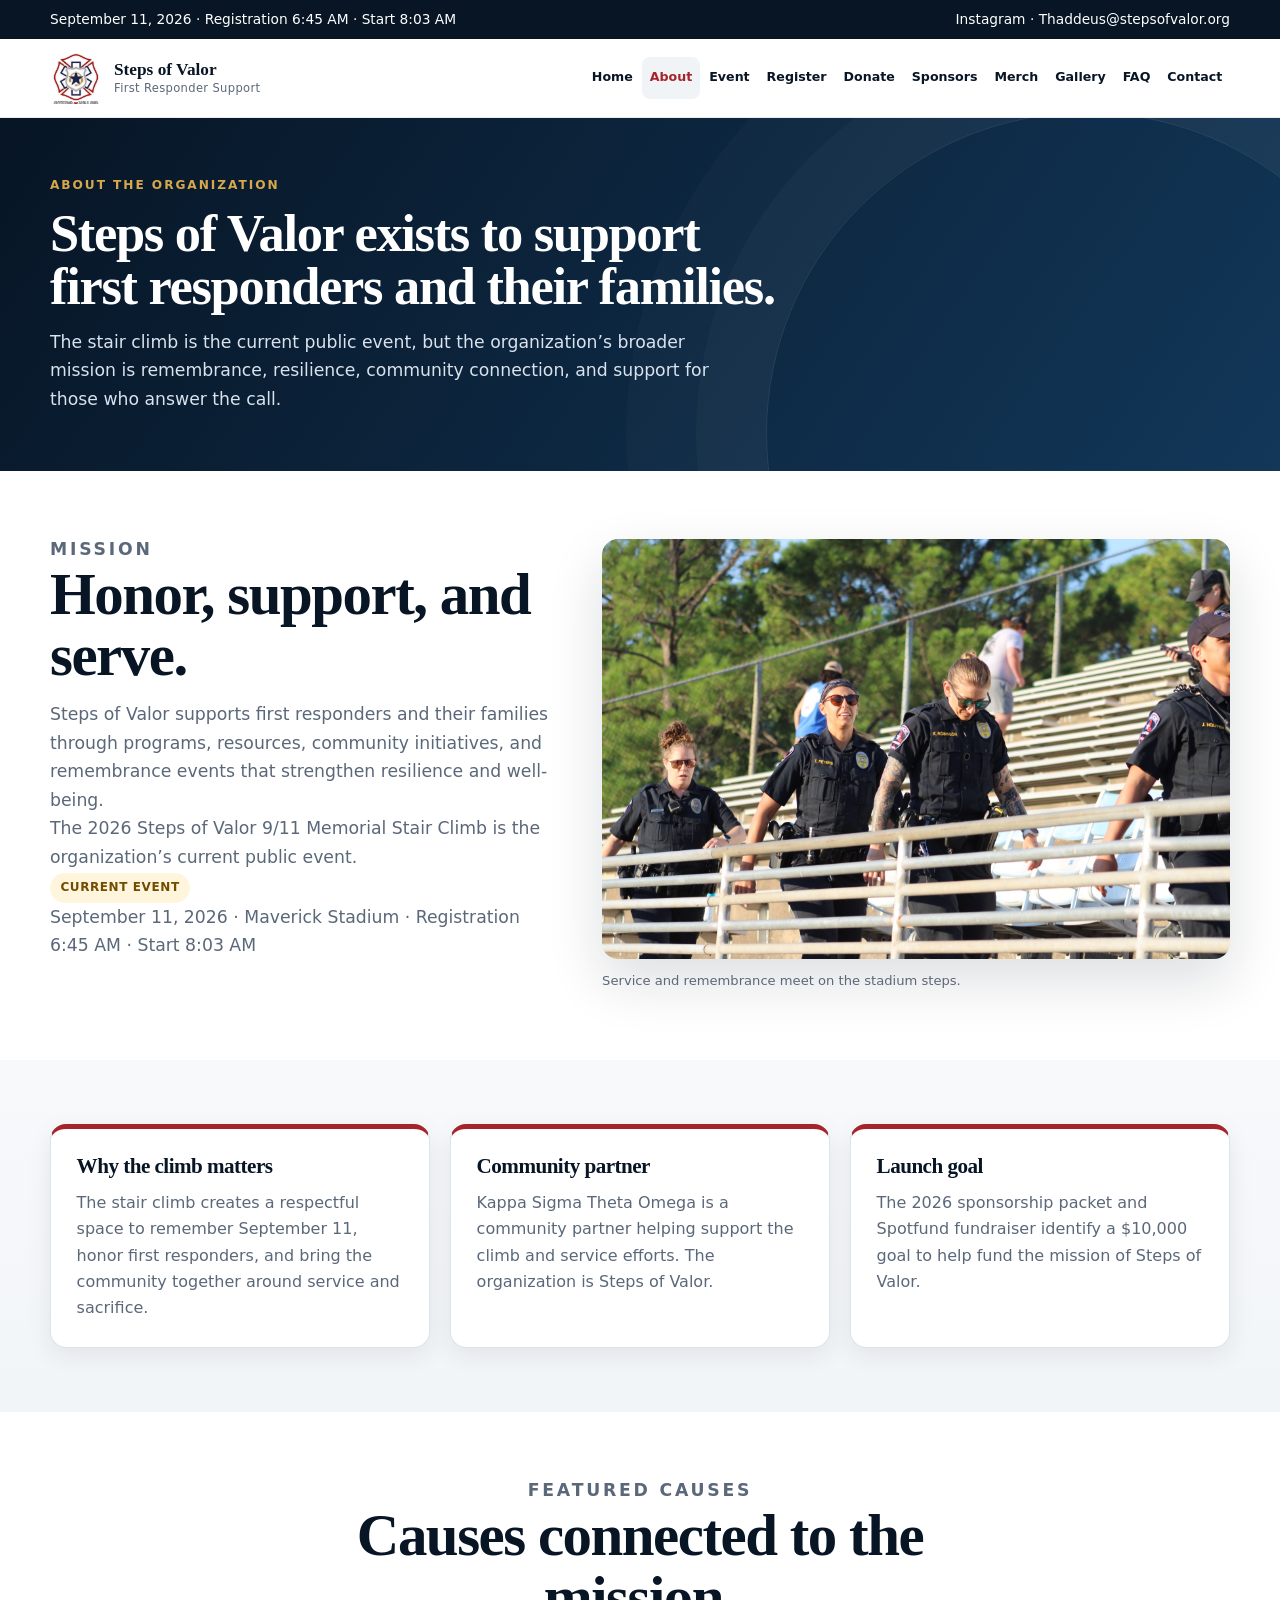
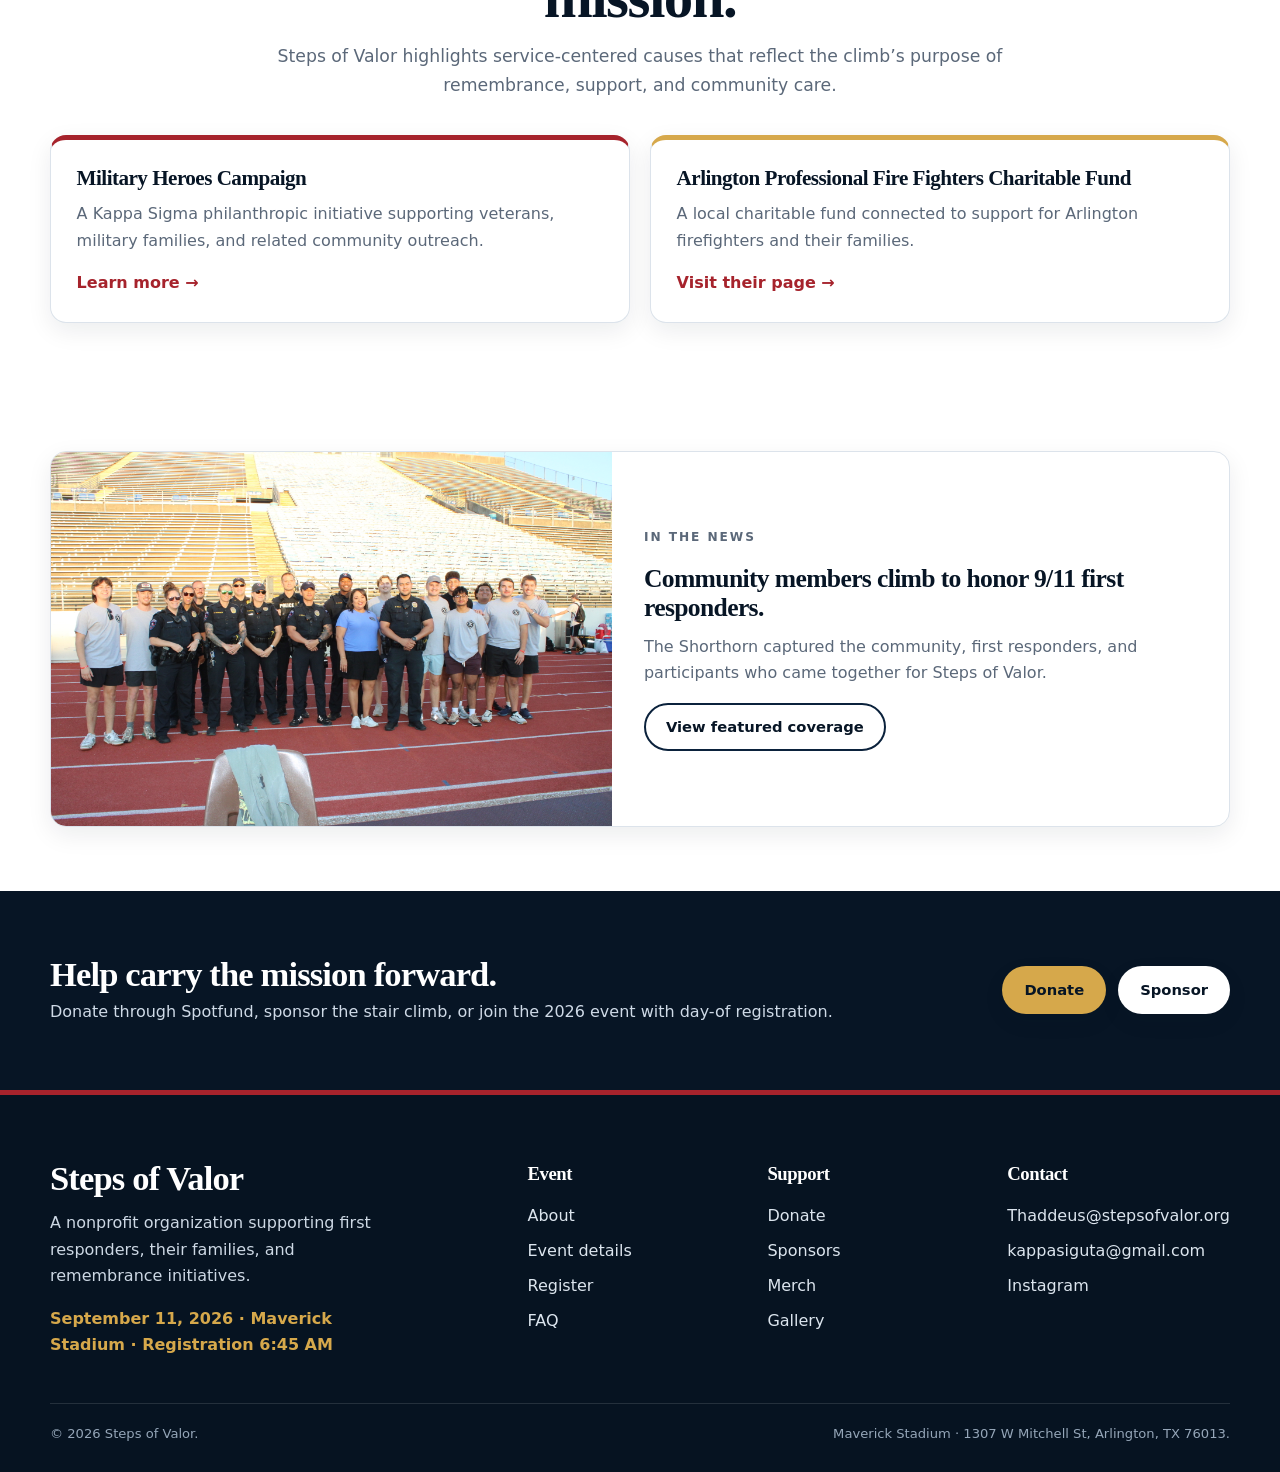
==== about.html @ 17eb38f1 "Ensure visitors receive current site styles" ====
<!DOCTYPE html>
<html lang="en">
<head>
  <meta charset="UTF-8">
  <meta name="viewport" content="width=device-width, initial-scale=1.0">
  <title>About | Steps of Valor</title>
  <meta name="description" content="Learn about Steps of Valor, a nonprofit organization supporting first responders and their families through remembrance, resources, and community support.">
  <meta property="og:title" content="About Steps of Valor">
  <meta property="og:description" content="Steps of Valor supports first responders and their families. Its current event is the 2026 9/11 Memorial Stair Climb.">
  <meta property="og:type" content="website">
  <link rel="icon" href="assets/images/favicon.svg" type="image/svg+xml">
  <link rel="stylesheet" href="assets/css/style.css?v=20260818">
</head>
<body>
  <a class="skip-link" href="#main">Skip to content</a>
  <div class="top-strip"><div class="container"><span>September 11, 2026 · Registration 6:45 AM · Start 8:03 AM</span><span><a data-link="instagram" href="https://www.instagram.com/stepsofvalor/">Instagram</a> · <a data-email="contact" href="mailto:Thaddeus@stepsofvalor.org">Thaddeus@stepsofvalor.org</a></span></div></div>
  <header class="site-header"><div class="container header-inner"><a class="brand" href="index.html" aria-label="Steps of Valor home"><span class="brand-logo" aria-hidden="true"><img src="assets/images/steps-of-valor-logo.jpg" alt=""></span><span class="brand-text"><span class="brand-name">Steps of Valor</span><span class="brand-subtitle">First Responder Support</span></span></a><button class="menu-toggle" type="button" aria-label="Toggle navigation" aria-expanded="false" data-menu-toggle>Menu</button><nav class="site-nav" aria-label="Primary navigation" data-site-nav><a data-current href="index.html">Home</a><a data-current href="about.html">About</a><a data-current href="event.html">Event</a><a data-current href="register.html">Register</a><a data-current href="donate.html">Donate</a><a data-current href="sponsors.html">Sponsors</a><a data-current href="merch.html">Merch</a><a data-current href="gallery.html">Gallery</a><a data-current href="faq.html">FAQ</a><a data-current href="contact.html">Contact</a></nav></div></header>
  <main id="main">
    <section class="page-hero"><div class="container"><p class="eyebrow">About the organization</p><h1>Steps of Valor exists to support first responders and their families.</h1><p>The stair climb is the current public event, but the organization’s broader mission is remembrance, resilience, community connection, and support for those who answer the call.</p></div></section>
    <section class="section">
      <div class="container feature-band">
        <div class="section-header"><p class="eyebrow">Mission</p><h2>Honor, support, and serve.</h2><p>Steps of Valor supports first responders and their families through programs, resources, community initiatives, and remembrance events that strengthen resilience and well-being.</p><p>The 2026 Steps of Valor 9/11 Memorial Stair Climb is the organization’s current public event.</p><p><span class="status-pill">Current event</span></p><p>September 11, 2026 · Maverick Stadium · Registration 6:45 AM · Start 8:03 AM</p></div>
        <figure style="margin:0"><div class="feature-image"><img src="assets/images/IMG_0269.JPG" alt="First responders climbing stadium stairs at Steps of Valor"></div><figcaption class="image-caption">Service and remembrance meet on the stadium steps.</figcaption></figure>
      </div>
    </section>
    <section class="section section-soft">
      <div class="container grid three">
        <article class="card accent-card"><h3>Why the climb matters</h3><p>The stair climb creates a respectful space to remember September 11, honor first responders, and bring the community together around service and sacrifice.</p></article>
        <article class="card accent-card"><h3>Community partner</h3><p>Kappa Sigma Theta Omega is a community partner helping support the climb and service efforts. The organization is Steps of Valor.</p></article>
        <article class="card accent-card"><h3>Launch goal</h3><p>The 2026 sponsorship packet and Spotfund fundraiser identify a $10,000 goal to help fund the mission of Steps of Valor.</p></article>
      </div>
    </section>
    <section class="section">
      <div class="container">
        <div class="section-header center"><p class="eyebrow">Featured causes</p><h2>Causes connected to the mission.</h2><p>Steps of Valor highlights service-centered causes that reflect the climb’s purpose of remembrance, support, and community care.</p></div>
        <div class="grid two">
          <article class="card accent-card"><h3>Military Heroes Campaign</h3><p>A Kappa Sigma philanthropic initiative supporting veterans, military families, and related community outreach.</p><a class="link-arrow" data-link="military-heroes" href="https://www.kappasigma.org/military-heroes-campaign/" target="_blank" rel="noopener">Learn more</a></article>
          <article class="card gold-card"><h3>Arlington Professional Fire Fighters Charitable Fund</h3><p>A local charitable fund connected to support for Arlington firefighters and their families.</p><a class="link-arrow" data-link="arlington-firefighters" href="https://www.arlingtonprofessionalfirefighters.org/" target="_blank" rel="noopener">Visit their page</a></article>
        </div>
      </div>
    </section>
    <section class="section">
      <div class="container media-card card">
        <img src="assets/images/IMG_0184.JPG" alt="Steps of Valor participants and first responders gathered together" loading="lazy">
        <div><p class="eyebrow">In the news</p><h2>Community members climb to honor 9/11 first responders.</h2><p>The Shorthorn captured the community, first responders, and participants who came together for Steps of Valor.</p><a class="btn btn-outline" href="https://www.theshorthorn.com/gallery/photos-community-climbs-steps-of-valor-honors-9-11-first-responders/article_fa70533f-13c5-48ef-8dc5-a24b3c946328.html" target="_blank" rel="noopener">View featured coverage</a></div>
      </div>
    </section>
    <section class="section section-dark"><div class="container cta-panel"><div><h2>Help carry the mission forward.</h2><p>Donate through Spotfund, sponsor the stair climb, or join the 2026 event with day-of registration.</p></div><div class="button-row"><a class="btn btn-secondary" data-link="donation" href="https://www.spotfund.com/story/bda2a537-c0e3-43a4-8b0c-3c5d12662fa1?source=s&amp;share_location=c&amp;SFID=mqt8v43sc">Donate</a><a class="btn btn-light" href="sponsors.html">Sponsor</a></div></div></section>
  </main>
  <footer class="site-footer"><div class="container footer-grid"><div><h2>Steps of Valor</h2><p>A nonprofit organization supporting first responders, their families, and remembrance initiatives.</p><p class="footer-event">September 11, 2026 · Maverick Stadium · Registration 6:45 AM</p></div><div><h3>Event</h3><div class="footer-links"><a href="about.html">About</a><a href="event.html">Event details</a><a href="register.html">Register</a><a href="faq.html">FAQ</a></div></div><div><h3>Support</h3><div class="footer-links"><a href="donate.html">Donate</a><a href="sponsors.html">Sponsors</a><a href="merch.html">Merch</a><a href="gallery.html">Gallery</a></div></div><div><h3>Contact</h3><div class="footer-links"><a data-email="contact" href="mailto:Thaddeus@stepsofvalor.org">Thaddeus@stepsofvalor.org</a><a data-email="chapter" href="mailto:kappasiguta@gmail.com">kappasiguta@gmail.com</a><a data-link="instagram" href="https://www.instagram.com/stepsofvalor/">Instagram</a></div></div></div><div class="container footer-bottom"><span>&copy; <span data-current-year></span> Steps of Valor.</span><span>Maverick Stadium · 1307 W Mitchell St, Arlington, TX 76013.</span></div></footer>
  <script src="assets/js/config.js"></script><script src="assets/js/main.js"></script>
</body>
</html>
---- assets/css/style.css ----
:root {
  --navy-950: #071525;
  --navy-900: #0b223c;
  --navy-800: #123759;
  --red-700: #a6232c;
  --red-600: #bd303a;
  --gold-500: #d6a84b;
  --gold-100: #fff5dc;
  --ink: #152033;
  --muted: #5b6879;
  --line: #dce3eb;
  --paper: #fff;
  --soft: #f5f7fa;
  --soft-blue: #edf3f8;
  --shadow-sm: 0 8px 24px rgba(7, 21, 37, .08);
  --shadow: 0 22px 55px rgba(7, 21, 37, .14);
  --radius: 16px;
  --max: 1180px;
}

* { box-sizing: border-box; }
html { scroll-behavior: smooth; }
body { margin: 0; color: var(--ink); background: var(--paper); font-family: Inter, ui-sans-serif, system-ui, -apple-system, BlinkMacSystemFont, "Segoe UI", sans-serif; font-size: 16px; line-height: 1.65; }
body.menu-open { overflow: hidden; }
img { display: block; max-width: 100%; }
a { color: var(--red-700); text-underline-offset: 3px; }
a:hover { color: var(--navy-900); }
:focus-visible { outline: 3px solid var(--gold-500); outline-offset: 3px; }
h1, h2, h3 { font-family: Georgia, "Times New Roman", serif; letter-spacing: -.025em; }
h2 { font-size: clamp(1.8rem, 2.7vw, 2.45rem); line-height: 1.12; }
.container { width: min(100% - 40px, var(--max)); margin-inline: auto; }
.skip-link { position: absolute; left: 1rem; top: -5rem; z-index: 1000; padding: .7rem 1rem; background: var(--gold-500); color: var(--navy-950); font-weight: 800; }
.skip-link:focus { top: 1rem; }
.eyebrow { margin: 0 0 .7rem; color: var(--red-700); font-size: .76rem; font-weight: 900; letter-spacing: .16em; text-transform: uppercase; }
.section { padding: clamp(3.75rem, 5vw, 4.75rem) 0; }
.section-soft { background: linear-gradient(180deg, #f7f9fb, #f2f5f8); }
.section-blue { background: var(--soft-blue); }
.section-dark { color: #fff; background: var(--navy-950); }
.section-header { max-width: 750px; margin-bottom: 2.25rem; }
.section-header.center { margin-inline: auto; text-align: center; }
.section-header h1, .section-header h2 { margin: 0 0 .85rem; color: var(--navy-950); font-size: clamp(2.15rem, 4.6vw, 3.7rem); line-height: 1.05; }
.section-header p, .lead { margin: 0; color: var(--muted); font-size: 1.08rem; }
.section-dark h2, .section-dark .section-header h2 { color: #fff; }
.section-dark p { color: #cfdae7; }

.top-strip { color: #fff; background: var(--navy-950); font-size: .86rem; }
.top-strip .container { display: flex; gap: 1rem; align-items: center; justify-content: space-between; padding: .5rem 0; }
.top-strip a { color: #fff; text-decoration: none; }
.top-strip a:hover { color: var(--gold-500); }
.site-header { position: relative; z-index: 100; border-bottom: 1px solid rgba(7,21,37,.08); background: rgba(255,255,255,.96); backdrop-filter: blur(16px); }
.header-inner { display: flex; min-height: 78px; align-items: center; justify-content: space-between; gap: 1.25rem; }
.brand { display: inline-flex; flex: 0 0 auto; align-items: center; gap: .75rem; color: var(--navy-950); text-decoration: none; }
.brand-logo { display: grid; width: 52px; height: 52px; flex: 0 0 auto; place-items: center; overflow: hidden; background: transparent; }
.brand-logo img { width: 100%; max-width: none; height: 100%; object-fit: cover; object-position: center 37%; transform: scale(1.45); transform-origin: center 37%; mix-blend-mode: multiply; }
.brand-text { display: grid; line-height: 1.05; }
.brand-name { font-family: Georgia, serif; font-size: 1.08rem; font-weight: 800; }
.brand-subtitle { margin-top: .2rem; color: var(--muted); font-size: .72rem; letter-spacing: .03em; }
.site-nav { display: flex; align-items: center; gap: .1rem; }
.site-nav a { padding: .65rem .48rem; border-radius: 8px; color: var(--navy-950); font-size: .79rem; font-weight: 800; text-decoration: none; }
.site-nav a:hover, .site-nav a[aria-current="page"] { color: var(--red-700); background: #f1f4f7; }
.menu-toggle { display: none; min-width: 46px; min-height: 44px; border: 1px solid var(--line); border-radius: 10px; color: var(--navy-950); background: #fff; font-weight: 800; }

.button-row { display: flex; flex-wrap: wrap; gap: .75rem; align-items: center; }
.btn { display: inline-flex; min-height: 48px; align-items: center; justify-content: center; padding: .85rem 1.25rem; border: 2px solid transparent; border-radius: 999px; font-size: .92rem; font-weight: 900; line-height: 1.1; text-align: center; text-decoration: none; box-shadow: 0 8px 20px rgba(7,21,37,.09); transition: transform .18s ease, box-shadow .18s ease, background .18s ease; }
.btn:hover { transform: translateY(-2px); box-shadow: 0 12px 25px rgba(7,21,37,.15); }
.btn-primary { color: #fff; background: var(--red-700); }
.btn-primary:hover { color: #fff; background: #8e1b23; }
.btn-secondary { color: var(--navy-950); background: var(--gold-500); }
.btn-secondary:hover { color: var(--navy-950); background: #e5b95d; }
.btn-outline { color: var(--navy-950); border-color: var(--navy-900); background: transparent; box-shadow: none; }
.btn-outline:hover { color: #fff; background: var(--navy-900); }
.btn-light { color: var(--navy-950); background: #fff; }
.btn-light:hover { color: var(--navy-950); background: var(--gold-100); }

.hero { position: relative; overflow: hidden; min-height: 690px; color: #fff; background: var(--navy-950); }
.hero::before { content: ""; position: absolute; inset: 0; background: linear-gradient(90deg, rgba(4,15,27,.97) 0%, rgba(4,15,27,.83) 45%, rgba(4,15,27,.28) 100%), linear-gradient(0deg, rgba(166,35,44,.25), transparent 55%), url("../images/IMG_0502.JPG") center 38% / cover; }
.hero::after { content: ""; position: absolute; inset: auto 0 0; height: 5px; background: linear-gradient(90deg, var(--red-700) 0 43%, #fff 43% 57%, var(--navy-800) 57%); }
.hero-grid { position: relative; display: grid; min-height: 690px; grid-template-columns: minmax(0, 700px); align-items: center; padding: 5rem 0; }
.hero h1 { max-width: 820px; margin: 0 0 1rem; font-size: clamp(2.9rem, 6.5vw, 5.6rem); line-height: .95; text-wrap: balance; text-shadow: 0 3px 25px rgba(0,0,0,.3); }
.hero .lead { max-width: 650px; color: #e6edf5; font-size: clamp(1.05rem, 2vw, 1.25rem); }
.hero-facts { display: grid; max-width: 900px; grid-template-columns: repeat(4, 1fr); gap: .75rem; margin: 2rem 0; }
.hero-fact { padding: .9rem 1rem; border: 1px solid rgba(255,255,255,.22); border-radius: 12px; background: rgba(7,21,37,.55); backdrop-filter: blur(8px); }
.hero-fact strong { display: block; color: var(--gold-500); font-size: .7rem; letter-spacing: .12em; text-transform: uppercase; }
.hero-fact span { font-size: 1rem; font-weight: 800; }
.hero-note { position: absolute; right: 0; bottom: 2rem; max-width: 300px; padding: 1rem 1.1rem; border-left: 4px solid var(--gold-500); border-radius: 10px; color: var(--navy-950); background: rgba(255,255,255,.94); box-shadow: var(--shadow); font-weight: 700; }

.stat-strip { position: relative; z-index: 2; margin-top: -1px; background: #fff; box-shadow: var(--shadow-sm); }
.stat-grid { display: grid; grid-template-columns: repeat(4, 1fr); }
.stat { padding: 1.45rem; border-right: 1px solid var(--line); }
.stat:last-child { border: 0; }
.stat strong { display: block; color: var(--navy-950); font: 800 clamp(1.4rem,3vw,2.2rem)/1.1 Georgia, serif; }
.stat span { display: block; margin-top: .3rem; color: var(--muted); font-size: .9rem; font-weight: 700; }

.grid { display: grid; gap: 1.25rem; }
.grid.two { grid-template-columns: repeat(2, minmax(0,1fr)); }
.grid.three { grid-template-columns: repeat(3, minmax(0,1fr)); }
.grid.four { grid-template-columns: repeat(4, minmax(0,1fr)); }
.card { padding: 1.6rem; border: 1px solid var(--line); border-radius: var(--radius); background: #fff; box-shadow: var(--shadow-sm); transition: transform .2s ease, box-shadow .2s ease; }
.card:hover { transform: translateY(-3px); box-shadow: var(--shadow); }
.card h2, .card h3 { margin: 0 0 .7rem; color: var(--navy-950); line-height: 1.16; }
.card h2 { font-size: clamp(1.5rem, 2vw, 2.05rem); }
.card h3 { font-size: clamp(1.3rem, 1.65vw, 1.65rem); }
.card p { margin: 0 0 1rem; color: var(--muted); }
.card p:last-child { margin-bottom: 0; }
.accent-card { border-top: 5px solid var(--red-700); }
.gold-card { border-top: 5px solid var(--gold-500); }
.feature-band { display: grid; grid-template-columns: .9fr 1.1fr; gap: clamp(1.75rem, 3vw, 2.5rem); align-items: center; }
.feature-band h2 { margin: 0 0 .8rem; color: var(--navy-950); }
.feature-band p { color: var(--muted); }
.feature-image { overflow: hidden; min-height: 420px; border-radius: var(--radius); box-shadow: var(--shadow); }
.feature-image img { width: 100%; height: 100%; min-height: 420px; object-fit: cover; }
.image-caption { margin-top: .65rem; color: var(--muted); font-size: .82rem; }
.media-card { display: grid; grid-template-columns: 1fr 1.1fr; overflow: hidden; padding: 0; }
.media-card img { width: 100%; height: 100%; min-height: 310px; object-fit: cover; }
.media-card > div { padding: 2rem; align-self: center; }
.link-arrow { font-weight: 900; text-decoration: none; }
.link-arrow::after { content: " →"; }

.page-hero { position: relative; overflow: hidden; padding: clamp(3.25rem, 4.5vw, 4.25rem) 0; color: #fff; background: linear-gradient(125deg, var(--navy-950), var(--navy-800)); }
.page-hero::after { content: ""; position: absolute; right: -10%; bottom: -80%; width: 50%; aspect-ratio: 1; border: 1px solid rgba(255,255,255,.1); border-radius: 50%; box-shadow: 0 0 0 70px rgba(255,255,255,.025), 0 0 0 140px rgba(255,255,255,.02); }
.page-hero .container { position: relative; z-index: 1; max-width: var(--max); }
.page-hero h1 { max-width: 820px; margin: 0 0 .9rem; font-size: clamp(2.35rem, 4.1vw, 3.75rem); line-height: 1.02; text-wrap: balance; }
.page-hero p:not(.eyebrow) { max-width: 700px; margin: 0; color: #d9e2ed; font-size: clamp(1rem, 1.35vw, 1.08rem); }
.page-hero .eyebrow { color: var(--gold-500); }
.callout, .note { padding: 1.4rem; border: 1px solid #ead7a6; border-radius: var(--radius); background: var(--gold-100); }
.callout h2 { margin-top: 0; color: var(--navy-950); }
.status-pill { display: inline-flex; padding: .3rem .65rem; border-radius: 999px; color: #724d00; background: var(--gold-100); font-size: .75rem; font-weight: 900; letter-spacing: .05em; text-transform: uppercase; }
.check-list { margin: 0; padding: 0; list-style: none; }
.check-list li { position: relative; padding: .45rem 0 .45rem 1.65rem; }
.check-list li::before { content: "✓"; position: absolute; left: 0; color: var(--red-700); font-weight: 900; }
.timeline { display: grid; gap: .3rem; }
.timeline-item { position: relative; display: grid; grid-template-columns: 105px 1fr; gap: 1rem; padding: 1.1rem 0 1.1rem 1.4rem; border-left: 2px solid var(--gold-500); }
.timeline-item::before { content: ""; position: absolute; left: -6px; top: 1.55rem; width: 10px; height: 10px; border-radius: 50%; background: var(--red-700); }
.timeline-item strong { color: var(--navy-950); }
.timeline-item span { color: var(--muted); }
.cta-panel { display: flex; align-items: center; justify-content: space-between; gap: 2rem; }
.cta-panel h2 { margin: 0 0 .35rem; }
.cta-panel p { margin: 0; }
.tier { position: relative; padding-top: 2rem; }
.tier-price { margin: .4rem 0 1rem; color: var(--red-700); font-weight: 900; }
.logo-grid { display: grid; grid-template-columns: repeat(4, 1fr); gap: 1rem; }

.gallery-preview { display: grid; grid-template-columns: 1.3fr .7fr .7fr; grid-template-rows: 190px 190px; gap: .8rem; }
.gallery-preview a:first-child { grid-row: 1 / 3; }
.gallery-preview a { overflow: hidden; border-radius: 14px; }
.gallery-preview img { width: 100%; height: 100%; object-fit: cover; transition: transform .35s ease; }
.gallery-preview a:hover img { transform: scale(1.03); }
.gallery-grid { columns: 3 280px; column-gap: 1rem; }
.gallery-item { position: relative; break-inside: avoid; overflow: hidden; margin: 0 0 1rem; border-radius: 14px; background: #e8edf2; box-shadow: var(--shadow-sm); }
.gallery-item img { width: 100%; height: auto; transition: transform .3s ease; }
.gallery-item:hover img { transform: scale(1.02); }
.gallery-item figcaption { position: absolute; inset: auto 0 0; padding: 2.5rem 1rem .8rem; color: #fff; background: linear-gradient(transparent, rgba(3,12,22,.85)); font-size: .84rem; }
.faq-list { display: grid; gap: .75rem; max-width: 900px; margin-inline: auto; }
.faq-list details { border: 1px solid var(--line); border-radius: 12px; background: #fff; box-shadow: 0 5px 15px rgba(7,21,37,.04); }
.faq-list summary { padding: 1.1rem 1.25rem; color: var(--navy-950); font-weight: 900; cursor: pointer; }
.faq-list details p { margin: 0; padding: 0 1.25rem 1.15rem; color: var(--muted); }

.site-footer { color: #cdd8e4; background: #061321; border-top: 5px solid var(--red-700); }
.footer-grid { display: grid; grid-template-columns: 1.5fr repeat(3, .7fr); gap: 2rem; padding: 4rem 0 2.5rem; }
.site-footer h2, .site-footer h3 { margin: 0 0 .8rem; color: #fff; }
.site-footer p { max-width: 360px; margin: .3rem 0; }
.footer-event { margin-top: 1rem !important; color: var(--gold-500); font-weight: 800; }
.footer-links { display: grid; gap: .55rem; }
.footer-links a { color: #dce5ee; text-decoration: none; }
.footer-links a:hover { color: var(--gold-500); }
.footer-bottom { display: flex; gap: 1rem; justify-content: space-between; padding: 1.2rem 0 1.7rem; border-top: 1px solid rgba(255,255,255,.12); color: #95a6b8; font-size: .82rem; }

@media (max-width: 1060px) {
  .site-header { position: sticky; top: 0; }
  .menu-toggle { display: inline-flex; align-items: center; justify-content: center; }
  .site-nav { position: fixed; inset: 78px 0 auto; display: none; max-height: calc(100vh - 78px); overflow: auto; padding: 1rem 20px 1.5rem; border-top: 1px solid var(--line); background: #fff; box-shadow: var(--shadow); }
  .site-nav.is-open { display: grid; }
  .site-nav a { padding: .8rem 1rem; font-size: .95rem; }
  .grid.four { grid-template-columns: repeat(2, 1fr); }
}
@media (max-width: 760px) {
  .container { width: min(100% - 30px, var(--max)); }
  .top-strip .container { justify-content: center; text-align: center; }
  .top-strip span:last-child { display: none; }
  .brand-subtitle { display: none; }
  .section { padding: 4rem 0; }
  .hero, .hero-grid { min-height: 650px; }
  .hero::before { background: linear-gradient(90deg, rgba(4,15,27,.94), rgba(4,15,27,.58)), url("../images/IMG_0502.JPG") 58% center / cover; }
  .hero-facts { grid-template-columns: 1fr 1fr; }
  .hero-note { display: none; }
  .stat-grid { grid-template-columns: repeat(2, 1fr); }
  .stat:nth-child(2) { border-right: 0; }
  .stat:nth-child(-n+2) { border-bottom: 1px solid var(--line); }
  .grid.two, .grid.three, .feature-band, .media-card { grid-template-columns: 1fr; }
  .feature-image, .feature-image img { min-height: 300px; }
  .gallery-preview { grid-template-columns: 1fr 1fr; grid-template-rows: 240px 150px; }
  .gallery-preview a:first-child { grid-column: 1 / 3; grid-row: auto; }
  .logo-grid { grid-template-columns: repeat(2, 1fr); }
  .cta-panel { display: grid; }
  .footer-grid { grid-template-columns: 1fr 1fr; }
  .footer-grid > div:first-child { grid-column: 1 / 3; }
  .footer-bottom { display: grid; }
}
@media (max-width: 480px) {
  .brand-logo { width: 44px; height: 44px; }
  .header-inner { min-height: 70px; }
  .site-nav { top: 70px; }
  .hero-facts, .grid.four { grid-template-columns: 1fr; }
  .hero-fact { padding: .7rem .85rem; }
  .button-row .btn { width: 100%; }
  .stat { padding: 1.1rem .9rem; }
  .timeline-item { grid-template-columns: 82px 1fr; }
  .logo-grid { grid-template-columns: 1fr; }
}
@media (prefers-reduced-motion: reduce) {
  *, *::before, *::after { scroll-behavior: auto !important; transition: none !important; }
}
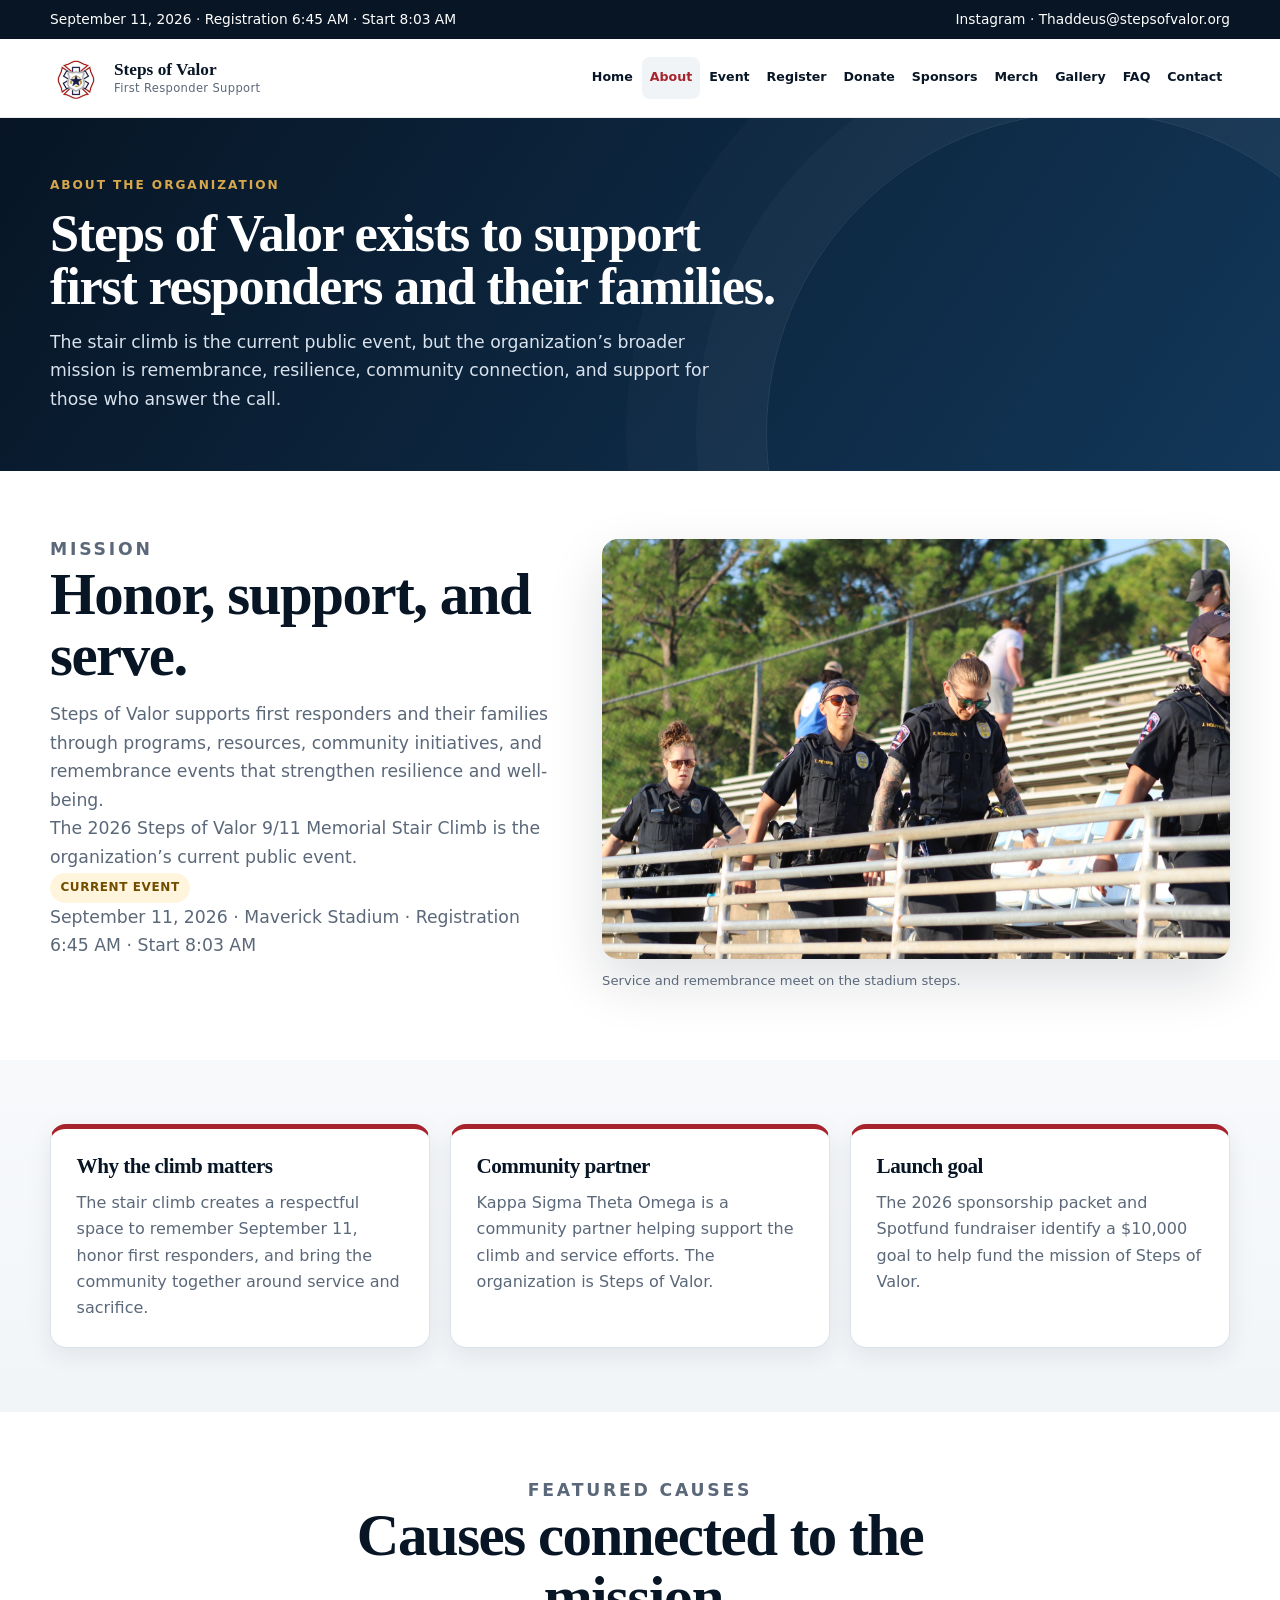
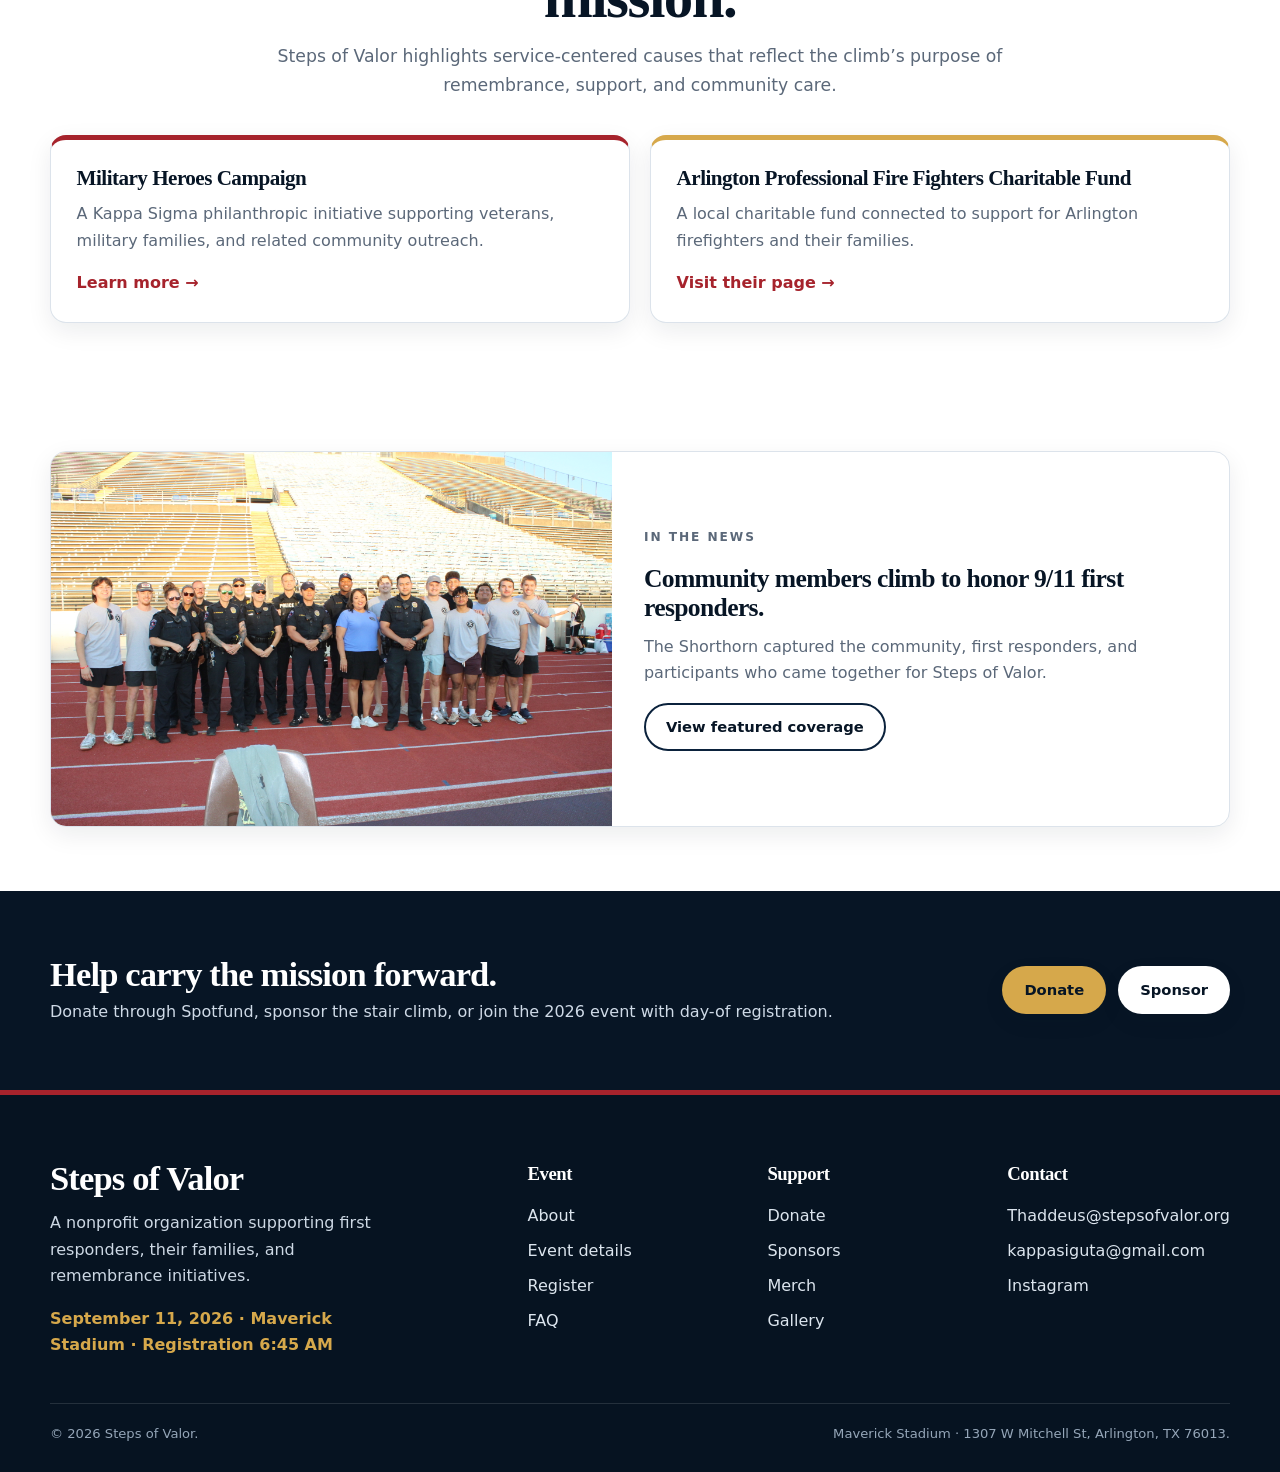
==== commit bbc061ff: "Use padded emblem in site header" ====
--- a/about.html
+++ b/about.html
@@ -9,12 +9,12 @@
   <meta property="og:description" content="Steps of Valor supports first responders and their families. Its current event is the 2026 9/11 Memorial Stair Climb.">
   <meta property="og:type" content="website">
   <link rel="icon" href="assets/images/favicon.svg" type="image/svg+xml">
-  <link rel="stylesheet" href="assets/css/style.css?v=20260818">
+  <link rel="stylesheet" href="assets/css/style.css?v=20260818-2">
 </head>
 <body>
   <a class="skip-link" href="#main">Skip to content</a>
   <div class="top-strip"><div class="container"><span>September 11, 2026 · Registration 6:45 AM · Start 8:03 AM</span><span><a data-link="instagram" href="https://www.instagram.com/stepsofvalor/">Instagram</a> · <a data-email="contact" href="mailto:Thaddeus@stepsofvalor.org">Thaddeus@stepsofvalor.org</a></span></div></div>
-  <header class="site-header"><div class="container header-inner"><a class="brand" href="index.html" aria-label="Steps of Valor home"><span class="brand-logo" aria-hidden="true"><img src="assets/images/steps-of-valor-logo.jpg" alt=""></span><span class="brand-text"><span class="brand-name">Steps of Valor</span><span class="brand-subtitle">First Responder Support</span></span></a><button class="menu-toggle" type="button" aria-label="Toggle navigation" aria-expanded="false" data-menu-toggle>Menu</button><nav class="site-nav" aria-label="Primary navigation" data-site-nav><a data-current href="index.html">Home</a><a data-current href="about.html">About</a><a data-current href="event.html">Event</a><a data-current href="register.html">Register</a><a data-current href="donate.html">Donate</a><a data-current href="sponsors.html">Sponsors</a><a data-current href="merch.html">Merch</a><a data-current href="gallery.html">Gallery</a><a data-current href="faq.html">FAQ</a><a data-current href="contact.html">Contact</a></nav></div></header>
+  <header class="site-header"><div class="container header-inner"><a class="brand" href="index.html" aria-label="Steps of Valor home"><span class="brand-logo" aria-hidden="true"><img src="assets/images/steps-of-valor-emblem.png" alt=""></span><span class="brand-text"><span class="brand-name">Steps of Valor</span><span class="brand-subtitle">First Responder Support</span></span></a><button class="menu-toggle" type="button" aria-label="Toggle navigation" aria-expanded="false" data-menu-toggle>Menu</button><nav class="site-nav" aria-label="Primary navigation" data-site-nav><a data-current href="index.html">Home</a><a data-current href="about.html">About</a><a data-current href="event.html">Event</a><a data-current href="register.html">Register</a><a data-current href="donate.html">Donate</a><a data-current href="sponsors.html">Sponsors</a><a data-current href="merch.html">Merch</a><a data-current href="gallery.html">Gallery</a><a data-current href="faq.html">FAQ</a><a data-current href="contact.html">Contact</a></nav></div></header>
   <main id="main">
     <section class="page-hero"><div class="container"><p class="eyebrow">About the organization</p><h1>Steps of Valor exists to support first responders and their families.</h1><p>The stair climb is the current public event, but the organization’s broader mission is remembrance, resilience, community connection, and support for those who answer the call.</p></div></section>
     <section class="section">
--- a/assets/css/style.css
+++ b/assets/css/style.css
@@ -51,7 +51,7 @@
 .header-inner { display: flex; min-height: 78px; align-items: center; justify-content: space-between; gap: 1.25rem; }
 .brand { display: inline-flex; flex: 0 0 auto; align-items: center; gap: .75rem; color: var(--navy-950); text-decoration: none; }
 .brand-logo { display: grid; width: 52px; height: 52px; flex: 0 0 auto; place-items: center; overflow: hidden; background: transparent; }
-.brand-logo img { width: 100%; max-width: none; height: 100%; object-fit: cover; object-position: center 37%; transform: scale(1.45); transform-origin: center 37%; mix-blend-mode: multiply; }
+.brand-logo img { width: 100%; height: 100%; object-fit: contain; mix-blend-mode: multiply; }
 .brand-text { display: grid; line-height: 1.05; }
 .brand-name { font-family: Georgia, serif; font-size: 1.08rem; font-weight: 800; }
 .brand-subtitle { margin-top: .2rem; color: var(--muted); font-size: .72rem; letter-spacing: .03em; }
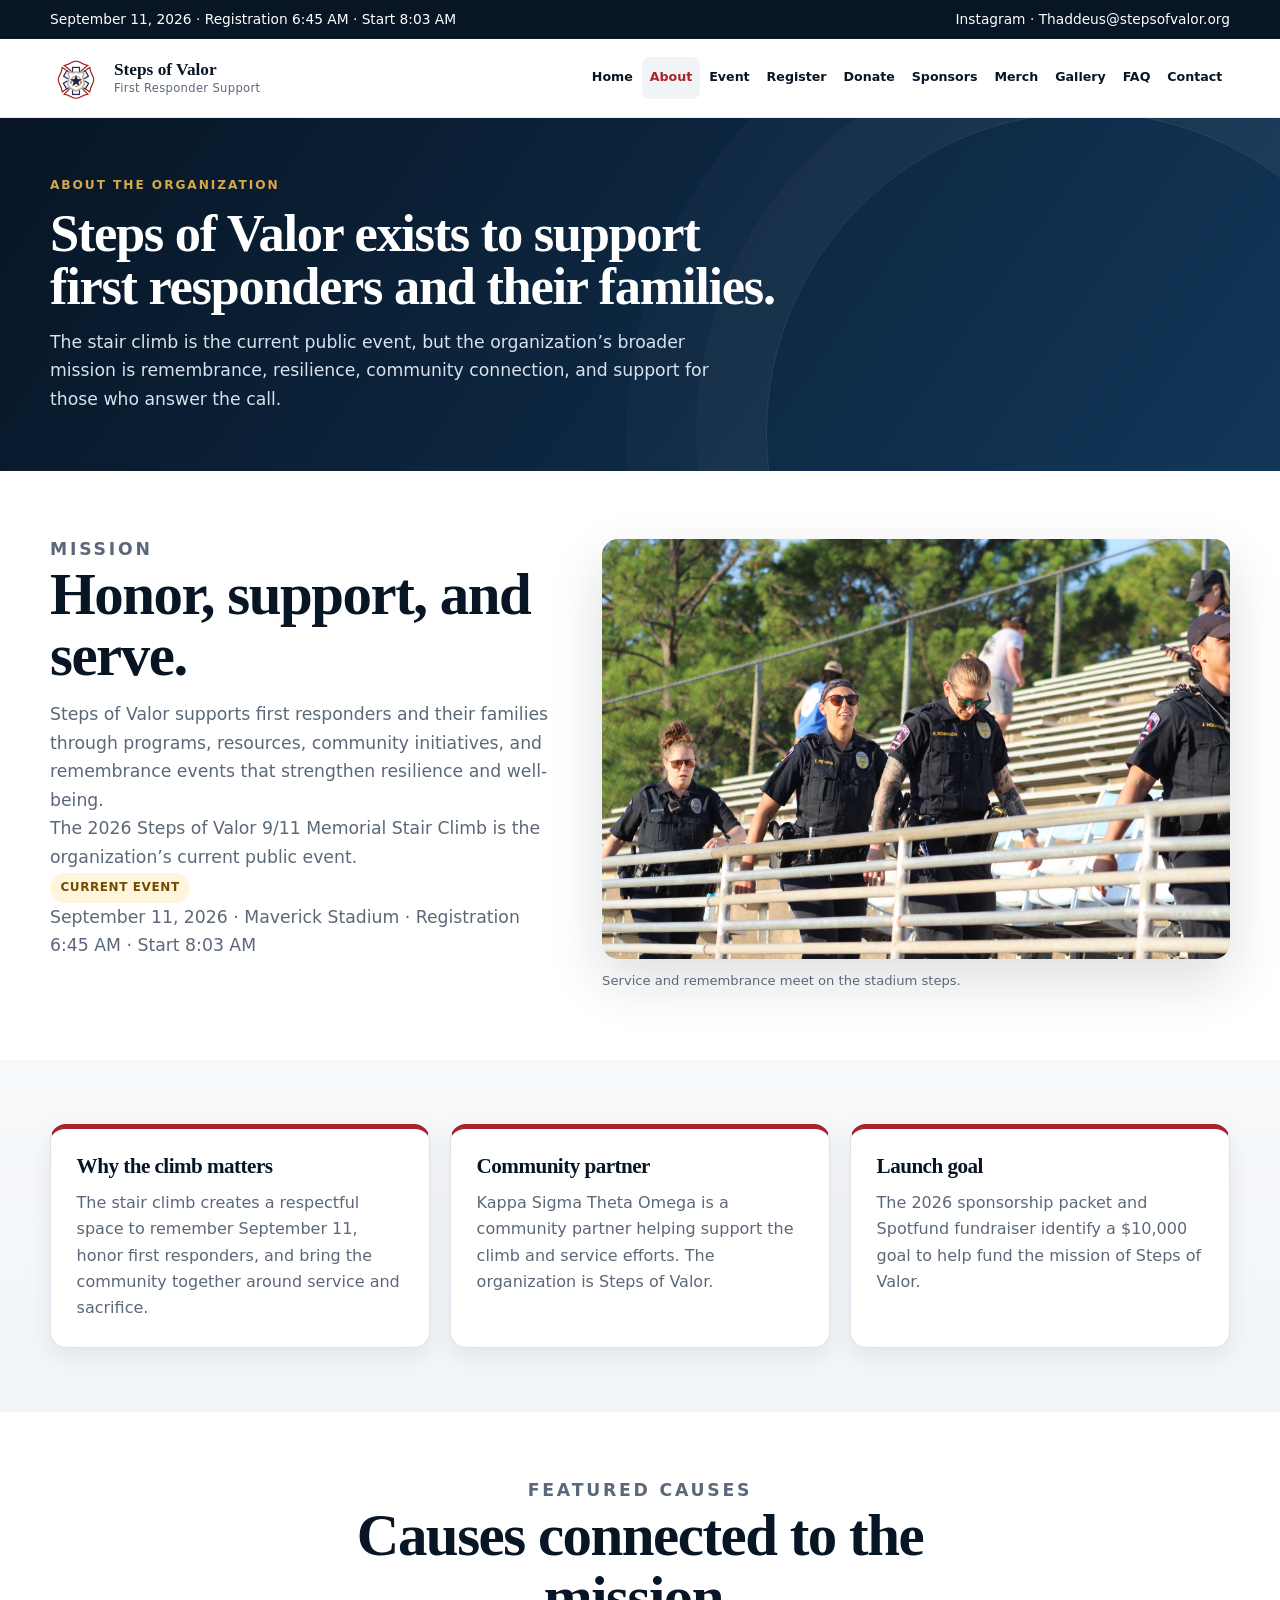
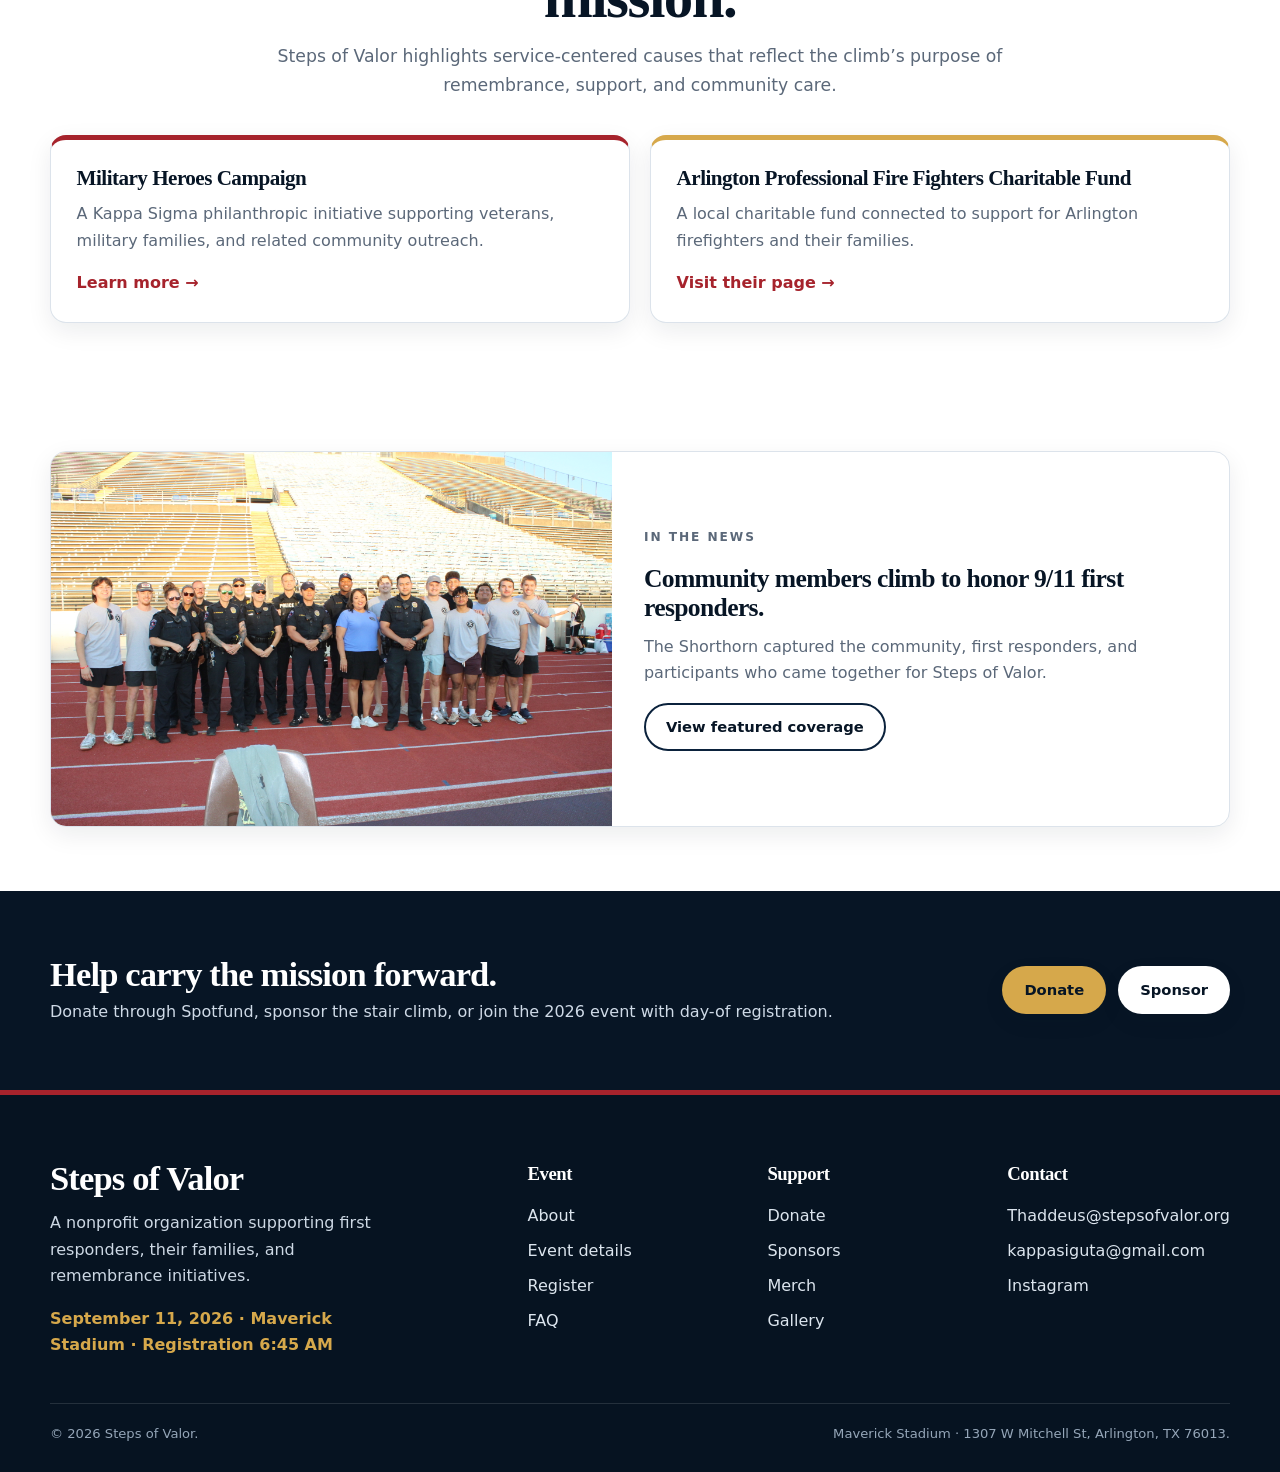
==== commit c44294a9: "Use transparent header emblem" ====
--- a/about.html
+++ b/about.html
@@ -9,12 +9,12 @@
   <meta property="og:description" content="Steps of Valor supports first responders and their families. Its current event is the 2026 9/11 Memorial Stair Climb.">
   <meta property="og:type" content="website">
   <link rel="icon" href="assets/images/favicon.svg" type="image/svg+xml">
-  <link rel="stylesheet" href="assets/css/style.css?v=20260818-2">
+  <link rel="stylesheet" href="assets/css/style.css?v=20260818-3">
 </head>
 <body>
   <a class="skip-link" href="#main">Skip to content</a>
   <div class="top-strip"><div class="container"><span>September 11, 2026 · Registration 6:45 AM · Start 8:03 AM</span><span><a data-link="instagram" href="https://www.instagram.com/stepsofvalor/">Instagram</a> · <a data-email="contact" href="mailto:Thaddeus@stepsofvalor.org">Thaddeus@stepsofvalor.org</a></span></div></div>
-  <header class="site-header"><div class="container header-inner"><a class="brand" href="index.html" aria-label="Steps of Valor home"><span class="brand-logo" aria-hidden="true"><img src="assets/images/steps-of-valor-emblem.png" alt=""></span><span class="brand-text"><span class="brand-name">Steps of Valor</span><span class="brand-subtitle">First Responder Support</span></span></a><button class="menu-toggle" type="button" aria-label="Toggle navigation" aria-expanded="false" data-menu-toggle>Menu</button><nav class="site-nav" aria-label="Primary navigation" data-site-nav><a data-current href="index.html">Home</a><a data-current href="about.html">About</a><a data-current href="event.html">Event</a><a data-current href="register.html">Register</a><a data-current href="donate.html">Donate</a><a data-current href="sponsors.html">Sponsors</a><a data-current href="merch.html">Merch</a><a data-current href="gallery.html">Gallery</a><a data-current href="faq.html">FAQ</a><a data-current href="contact.html">Contact</a></nav></div></header>
+  <header class="site-header"><div class="container header-inner"><a class="brand" href="index.html" aria-label="Steps of Valor home"><span class="brand-logo" aria-hidden="true"><img src="assets/images/steps-of-valor-emblem-transparent.png" alt=""></span><span class="brand-text"><span class="brand-name">Steps of Valor</span><span class="brand-subtitle">First Responder Support</span></span></a><button class="menu-toggle" type="button" aria-label="Toggle navigation" aria-expanded="false" data-menu-toggle>Menu</button><nav class="site-nav" aria-label="Primary navigation" data-site-nav><a data-current href="index.html">Home</a><a data-current href="about.html">About</a><a data-current href="event.html">Event</a><a data-current href="register.html">Register</a><a data-current href="donate.html">Donate</a><a data-current href="sponsors.html">Sponsors</a><a data-current href="merch.html">Merch</a><a data-current href="gallery.html">Gallery</a><a data-current href="faq.html">FAQ</a><a data-current href="contact.html">Contact</a></nav></div></header>
   <main id="main">
     <section class="page-hero"><div class="container"><p class="eyebrow">About the organization</p><h1>Steps of Valor exists to support first responders and their families.</h1><p>The stair climb is the current public event, but the organization’s broader mission is remembrance, resilience, community connection, and support for those who answer the call.</p></div></section>
     <section class="section">
--- a/assets/css/style.css
+++ b/assets/css/style.css
@@ -51,7 +51,7 @@
 .header-inner { display: flex; min-height: 78px; align-items: center; justify-content: space-between; gap: 1.25rem; }
 .brand { display: inline-flex; flex: 0 0 auto; align-items: center; gap: .75rem; color: var(--navy-950); text-decoration: none; }
 .brand-logo { display: grid; width: 52px; height: 52px; flex: 0 0 auto; place-items: center; overflow: hidden; background: transparent; }
-.brand-logo img { width: 100%; height: 100%; object-fit: contain; mix-blend-mode: multiply; }
+.brand-logo img { width: 100%; height: 100%; object-fit: contain; }
 .brand-text { display: grid; line-height: 1.05; }
 .brand-name { font-family: Georgia, serif; font-size: 1.08rem; font-weight: 800; }
 .brand-subtitle { margin-top: .2rem; color: var(--muted); font-size: .72rem; letter-spacing: .03em; }
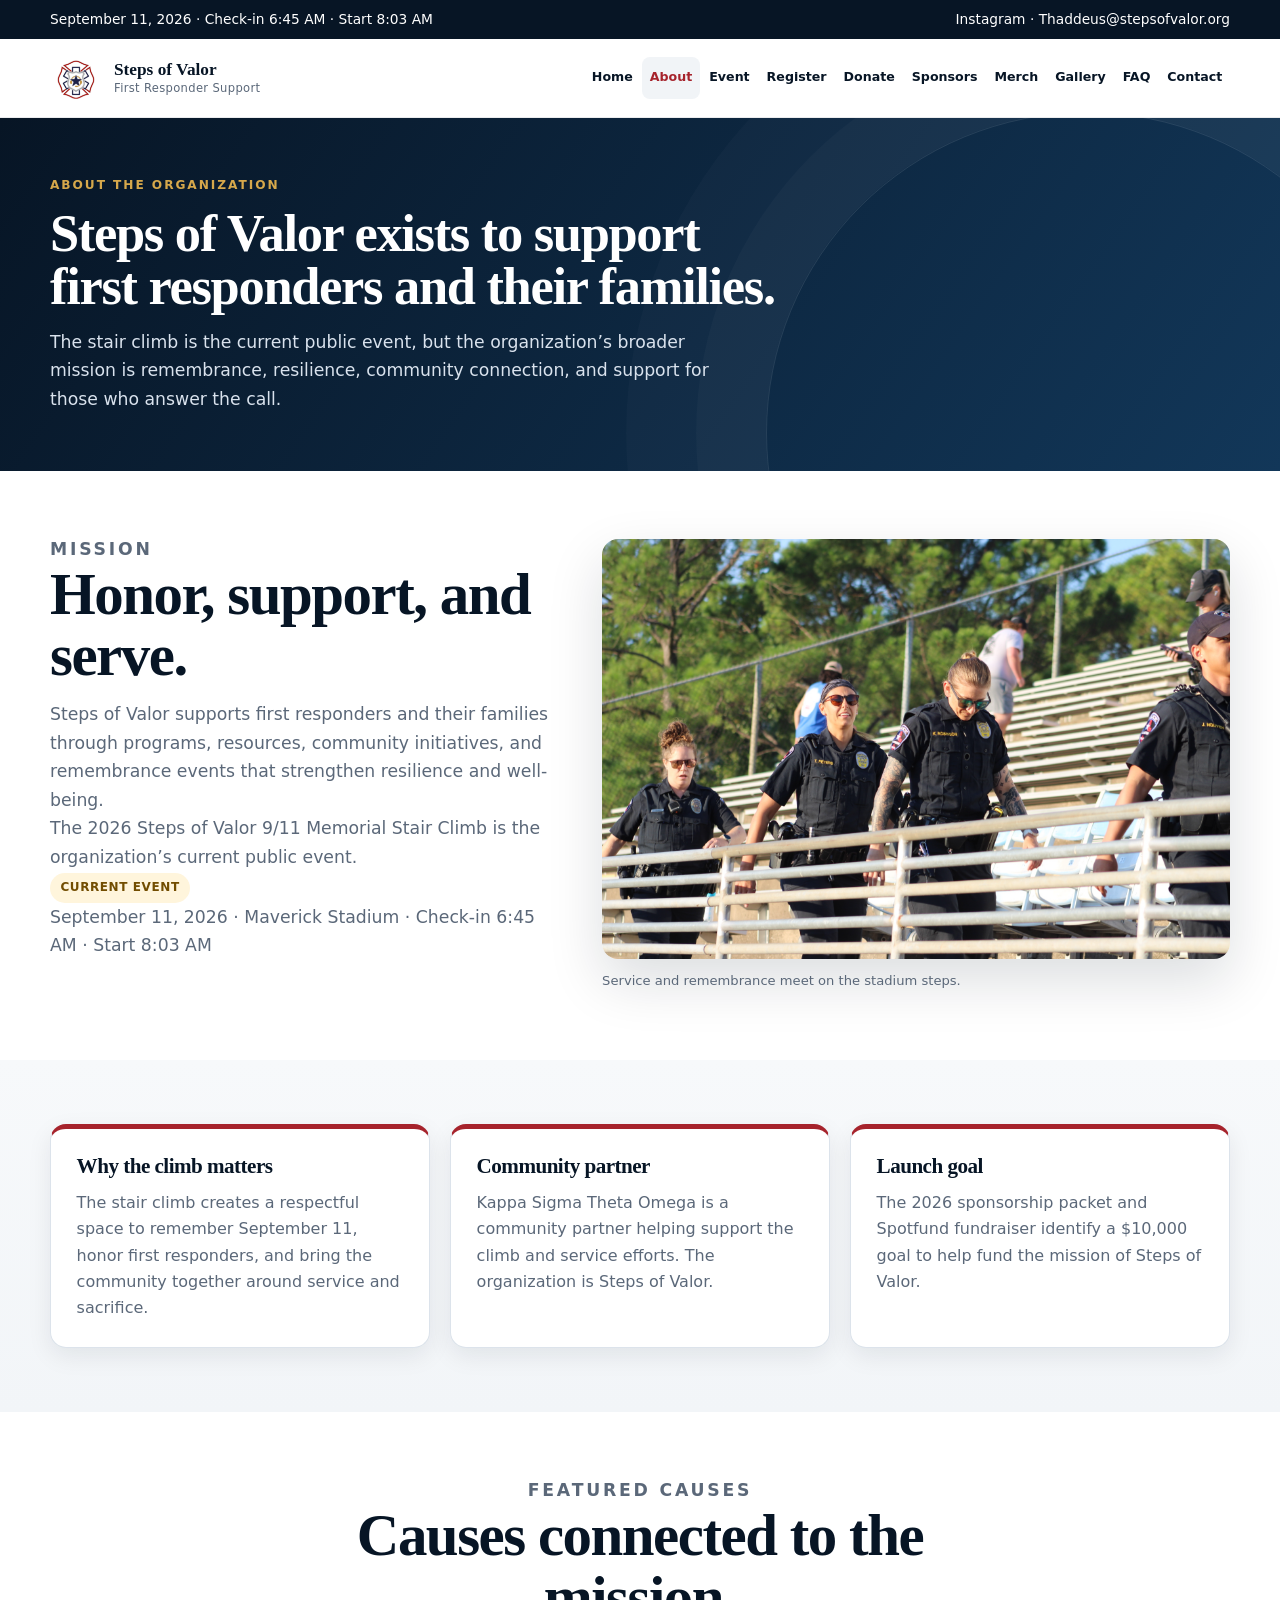
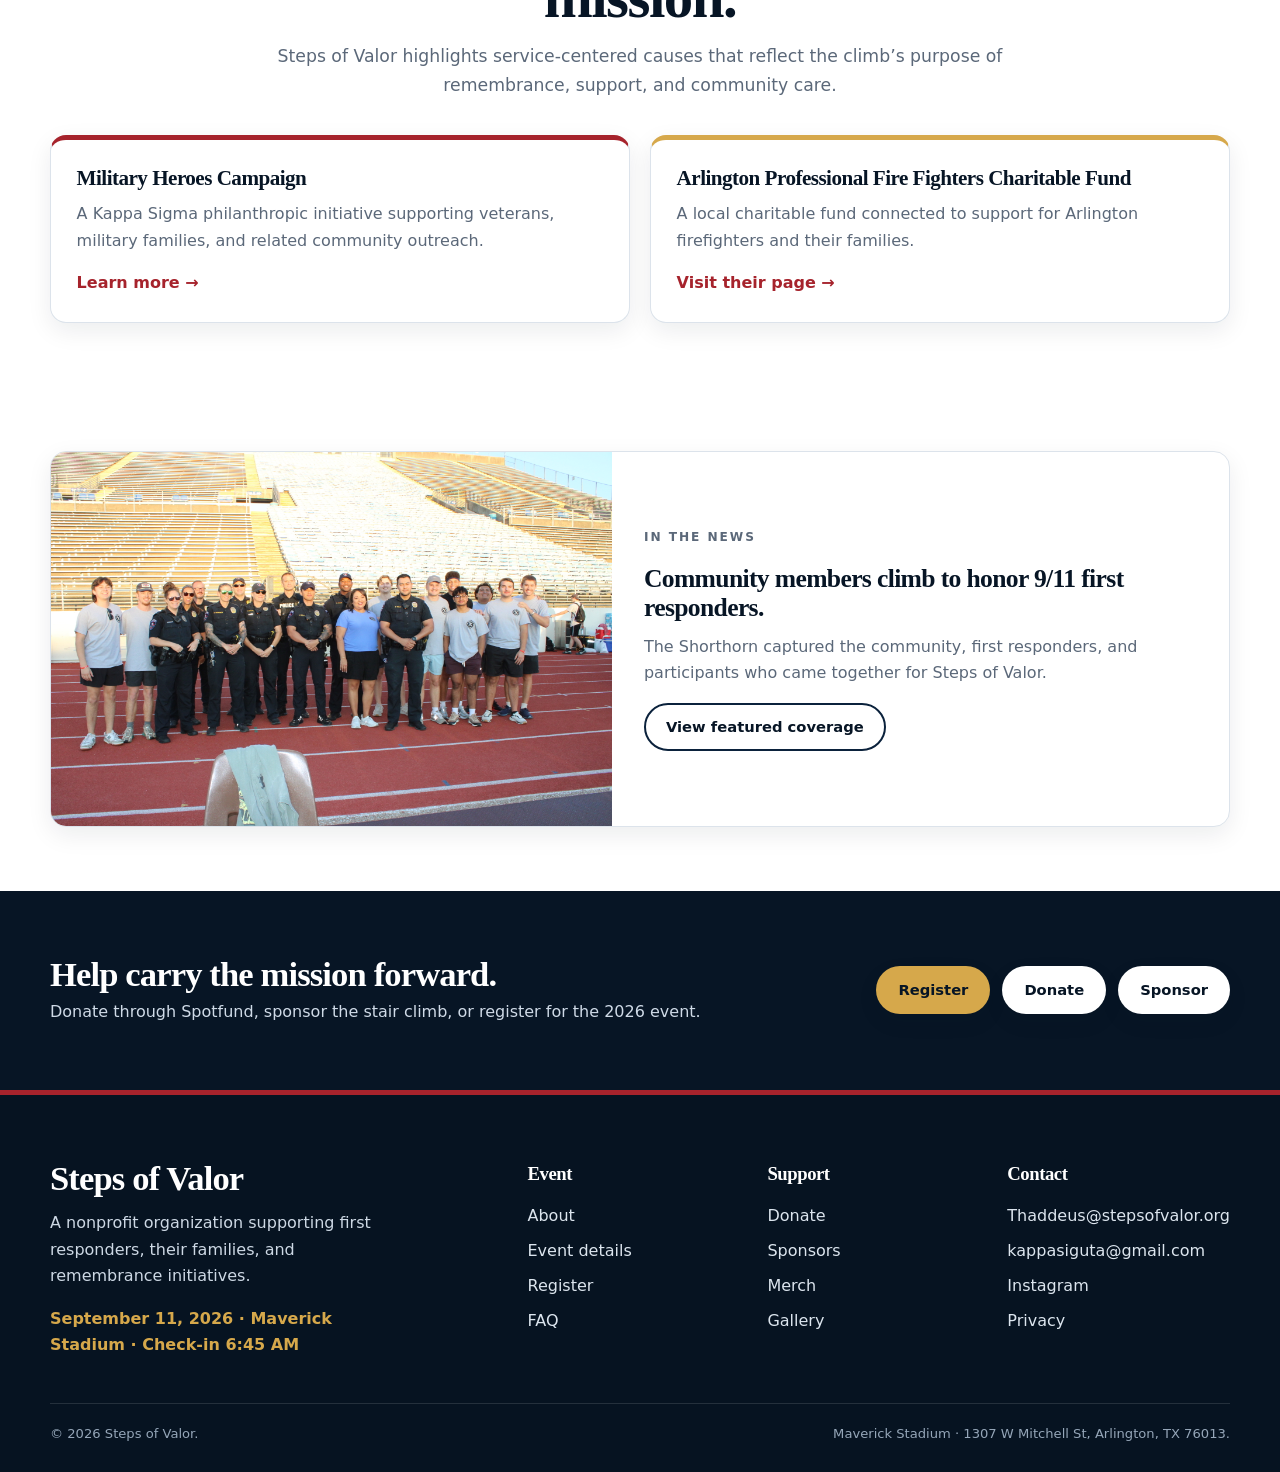
==== commit 0e3cb38d: "Add registration privacy and check-in desk" ====
--- a/about.html
+++ b/about.html
@@ -9,17 +9,17 @@
   <meta property="og:description" content="Steps of Valor supports first responders and their families. Its current event is the 2026 9/11 Memorial Stair Climb.">
   <meta property="og:type" content="website">
   <link rel="icon" href="assets/images/favicon.svg" type="image/svg+xml">
-  <link rel="stylesheet" href="assets/css/style.css?v=20260818-3">
+  <link rel="stylesheet" href="assets/css/style.css?v=20260826-4">
 </head>
 <body>
   <a class="skip-link" href="#main">Skip to content</a>
-  <div class="top-strip"><div class="container"><span>September 11, 2026 · Registration 6:45 AM · Start 8:03 AM</span><span><a data-link="instagram" href="https://www.instagram.com/stepsofvalor/">Instagram</a> · <a data-email="contact" href="mailto:Thaddeus@stepsofvalor.org">Thaddeus@stepsofvalor.org</a></span></div></div>
+  <div class="top-strip"><div class="container"><span>September 11, 2026 · Check-in 6:45 AM · Start 8:03 AM</span><span><a data-link="instagram" href="https://www.instagram.com/stepsofvalor/">Instagram</a> · <a data-email="contact" href="mailto:Thaddeus@stepsofvalor.org">Thaddeus@stepsofvalor.org</a></span></div></div>
   <header class="site-header"><div class="container header-inner"><a class="brand" href="index.html" aria-label="Steps of Valor home"><span class="brand-logo" aria-hidden="true"><img src="assets/images/steps-of-valor-emblem-transparent.png" alt=""></span><span class="brand-text"><span class="brand-name">Steps of Valor</span><span class="brand-subtitle">First Responder Support</span></span></a><button class="menu-toggle" type="button" aria-label="Toggle navigation" aria-expanded="false" data-menu-toggle>Menu</button><nav class="site-nav" aria-label="Primary navigation" data-site-nav><a data-current href="index.html">Home</a><a data-current href="about.html">About</a><a data-current href="event.html">Event</a><a data-current href="register.html">Register</a><a data-current href="donate.html">Donate</a><a data-current href="sponsors.html">Sponsors</a><a data-current href="merch.html">Merch</a><a data-current href="gallery.html">Gallery</a><a data-current href="faq.html">FAQ</a><a data-current href="contact.html">Contact</a></nav></div></header>
   <main id="main">
     <section class="page-hero"><div class="container"><p class="eyebrow">About the organization</p><h1>Steps of Valor exists to support first responders and their families.</h1><p>The stair climb is the current public event, but the organization’s broader mission is remembrance, resilience, community connection, and support for those who answer the call.</p></div></section>
     <section class="section">
       <div class="container feature-band">
-        <div class="section-header"><p class="eyebrow">Mission</p><h2>Honor, support, and serve.</h2><p>Steps of Valor supports first responders and their families through programs, resources, community initiatives, and remembrance events that strengthen resilience and well-being.</p><p>The 2026 Steps of Valor 9/11 Memorial Stair Climb is the organization’s current public event.</p><p><span class="status-pill">Current event</span></p><p>September 11, 2026 · Maverick Stadium · Registration 6:45 AM · Start 8:03 AM</p></div>
+        <div class="section-header"><p class="eyebrow">Mission</p><h2>Honor, support, and serve.</h2><p>Steps of Valor supports first responders and their families through programs, resources, community initiatives, and remembrance events that strengthen resilience and well-being.</p><p>The 2026 Steps of Valor 9/11 Memorial Stair Climb is the organization’s current public event.</p><p><span class="status-pill">Current event</span></p><p>September 11, 2026 · Maverick Stadium · Check-in 6:45 AM · Start 8:03 AM</p></div>
         <figure style="margin:0"><div class="feature-image"><img src="assets/images/IMG_0269.JPG" alt="First responders climbing stadium stairs at Steps of Valor"></div><figcaption class="image-caption">Service and remembrance meet on the stadium steps.</figcaption></figure>
       </div>
     </section>
@@ -45,9 +45,9 @@
         <div><p class="eyebrow">In the news</p><h2>Community members climb to honor 9/11 first responders.</h2><p>The Shorthorn captured the community, first responders, and participants who came together for Steps of Valor.</p><a class="btn btn-outline" href="https://www.theshorthorn.com/gallery/photos-community-climbs-steps-of-valor-honors-9-11-first-responders/article_fa70533f-13c5-48ef-8dc5-a24b3c946328.html" target="_blank" rel="noopener">View featured coverage</a></div>
       </div>
     </section>
-    <section class="section section-dark"><div class="container cta-panel"><div><h2>Help carry the mission forward.</h2><p>Donate through Spotfund, sponsor the stair climb, or join the 2026 event with day-of registration.</p></div><div class="button-row"><a class="btn btn-secondary" data-link="donation" href="https://www.spotfund.com/story/bda2a537-c0e3-43a4-8b0c-3c5d12662fa1?source=s&amp;share_location=c&amp;SFID=mqt8v43sc">Donate</a><a class="btn btn-light" href="sponsors.html">Sponsor</a></div></div></section>
+    <section class="section section-dark"><div class="container cta-panel"><div><h2>Help carry the mission forward.</h2><p>Donate through Spotfund, sponsor the stair climb, or register for the 2026 event.</p></div><div class="button-row"><a class="btn btn-secondary" href="register.html">Register</a><a class="btn btn-light" data-link="donation" href="https://www.spotfund.com/story/bda2a537-c0e3-43a4-8b0c-3c5d12662fa1?source=s&amp;share_location=c&amp;SFID=mqt8v43sc">Donate</a><a class="btn btn-light" href="sponsors.html">Sponsor</a></div></div></section>
   </main>
-  <footer class="site-footer"><div class="container footer-grid"><div><h2>Steps of Valor</h2><p>A nonprofit organization supporting first responders, their families, and remembrance initiatives.</p><p class="footer-event">September 11, 2026 · Maverick Stadium · Registration 6:45 AM</p></div><div><h3>Event</h3><div class="footer-links"><a href="about.html">About</a><a href="event.html">Event details</a><a href="register.html">Register</a><a href="faq.html">FAQ</a></div></div><div><h3>Support</h3><div class="footer-links"><a href="donate.html">Donate</a><a href="sponsors.html">Sponsors</a><a href="merch.html">Merch</a><a href="gallery.html">Gallery</a></div></div><div><h3>Contact</h3><div class="footer-links"><a data-email="contact" href="mailto:Thaddeus@stepsofvalor.org">Thaddeus@stepsofvalor.org</a><a data-email="chapter" href="mailto:kappasiguta@gmail.com">kappasiguta@gmail.com</a><a data-link="instagram" href="https://www.instagram.com/stepsofvalor/">Instagram</a></div></div></div><div class="container footer-bottom"><span>&copy; <span data-current-year></span> Steps of Valor.</span><span>Maverick Stadium · 1307 W Mitchell St, Arlington, TX 76013.</span></div></footer>
+  <footer class="site-footer"><div class="container footer-grid"><div><h2>Steps of Valor</h2><p>A nonprofit organization supporting first responders, their families, and remembrance initiatives.</p><p class="footer-event">September 11, 2026 · Maverick Stadium · Check-in 6:45 AM</p></div><div><h3>Event</h3><div class="footer-links"><a href="about.html">About</a><a href="event.html">Event details</a><a href="register.html">Register</a><a href="faq.html">FAQ</a></div></div><div><h3>Support</h3><div class="footer-links"><a href="donate.html">Donate</a><a href="sponsors.html">Sponsors</a><a href="merch.html">Merch</a><a href="gallery.html">Gallery</a></div></div><div><h3>Contact</h3><div class="footer-links"><a data-email="contact" href="mailto:Thaddeus@stepsofvalor.org">Thaddeus@stepsofvalor.org</a><a data-email="chapter" href="mailto:kappasiguta@gmail.com">kappasiguta@gmail.com</a><a data-link="instagram" href="https://www.instagram.com/stepsofvalor/">Instagram</a><a href="privacy.html">Privacy</a></div></div></div><div class="container footer-bottom"><span>&copy; <span data-current-year></span> Steps of Valor.</span><span>Maverick Stadium · 1307 W Mitchell St, Arlington, TX 76013.</span></div></footer>
   <script src="assets/js/config.js"></script><script src="assets/js/main.js"></script>
 </body>
 </html>
--- a/assets/css/style.css
+++ b/assets/css/style.css
@@ -125,6 +125,20 @@
 .callout, .note { padding: 1.4rem; border: 1px solid #ead7a6; border-radius: var(--radius); background: var(--gold-100); }
 .callout h2 { margin-top: 0; color: var(--navy-950); }
 .status-pill { display: inline-flex; padding: .3rem .65rem; border-radius: 999px; color: #724d00; background: var(--gold-100); font-size: .75rem; font-weight: 900; letter-spacing: .05em; text-transform: uppercase; }
+.registration-layout { align-items: start; }
+.registration-panel { display: grid; gap: 1rem; padding: clamp(1.1rem, 2vw, 1.45rem); border-top: 5px solid var(--red-700); }
+.form-header h3 { margin-bottom: .3rem; }
+.form-header p:last-child { margin: 0; }
+.tally-embed { overflow: hidden; min-height: 600px; border: 1px solid var(--line); border-radius: 14px; background: #fff; }
+.tally-embed iframe { display: block; width: 100%; min-height: 600px; border: 0; }
+.registration-fallback { padding: 1.25rem; border: 1px solid var(--line); border-radius: 14px; background: var(--soft); }
+.registration-fallback h3 { margin: 0 0 .45rem; color: var(--navy-950); }
+.registration-fallback p { margin: 0; color: var(--muted); }
+.privacy-note { margin: 0; color: var(--muted); font-size: .85rem; line-height: 1.55; }
+.legal-content { max-width: 850px; }
+.legal-content h2 { margin: 2.1rem 0 .55rem; color: var(--navy-950); font-size: clamp(1.45rem, 2vw, 1.95rem); }
+.legal-content p { margin: 0 0 1rem; color: var(--muted); }
+.legal-content .lead { margin-bottom: 2rem; color: var(--ink); font-weight: 800; }
 .check-list { margin: 0; padding: 0; list-style: none; }
 .check-list li { position: relative; padding: .45rem 0 .45rem 1.65rem; }
 .check-list li::before { content: "✓"; position: absolute; left: 0; color: var(--red-700); font-weight: 900; }
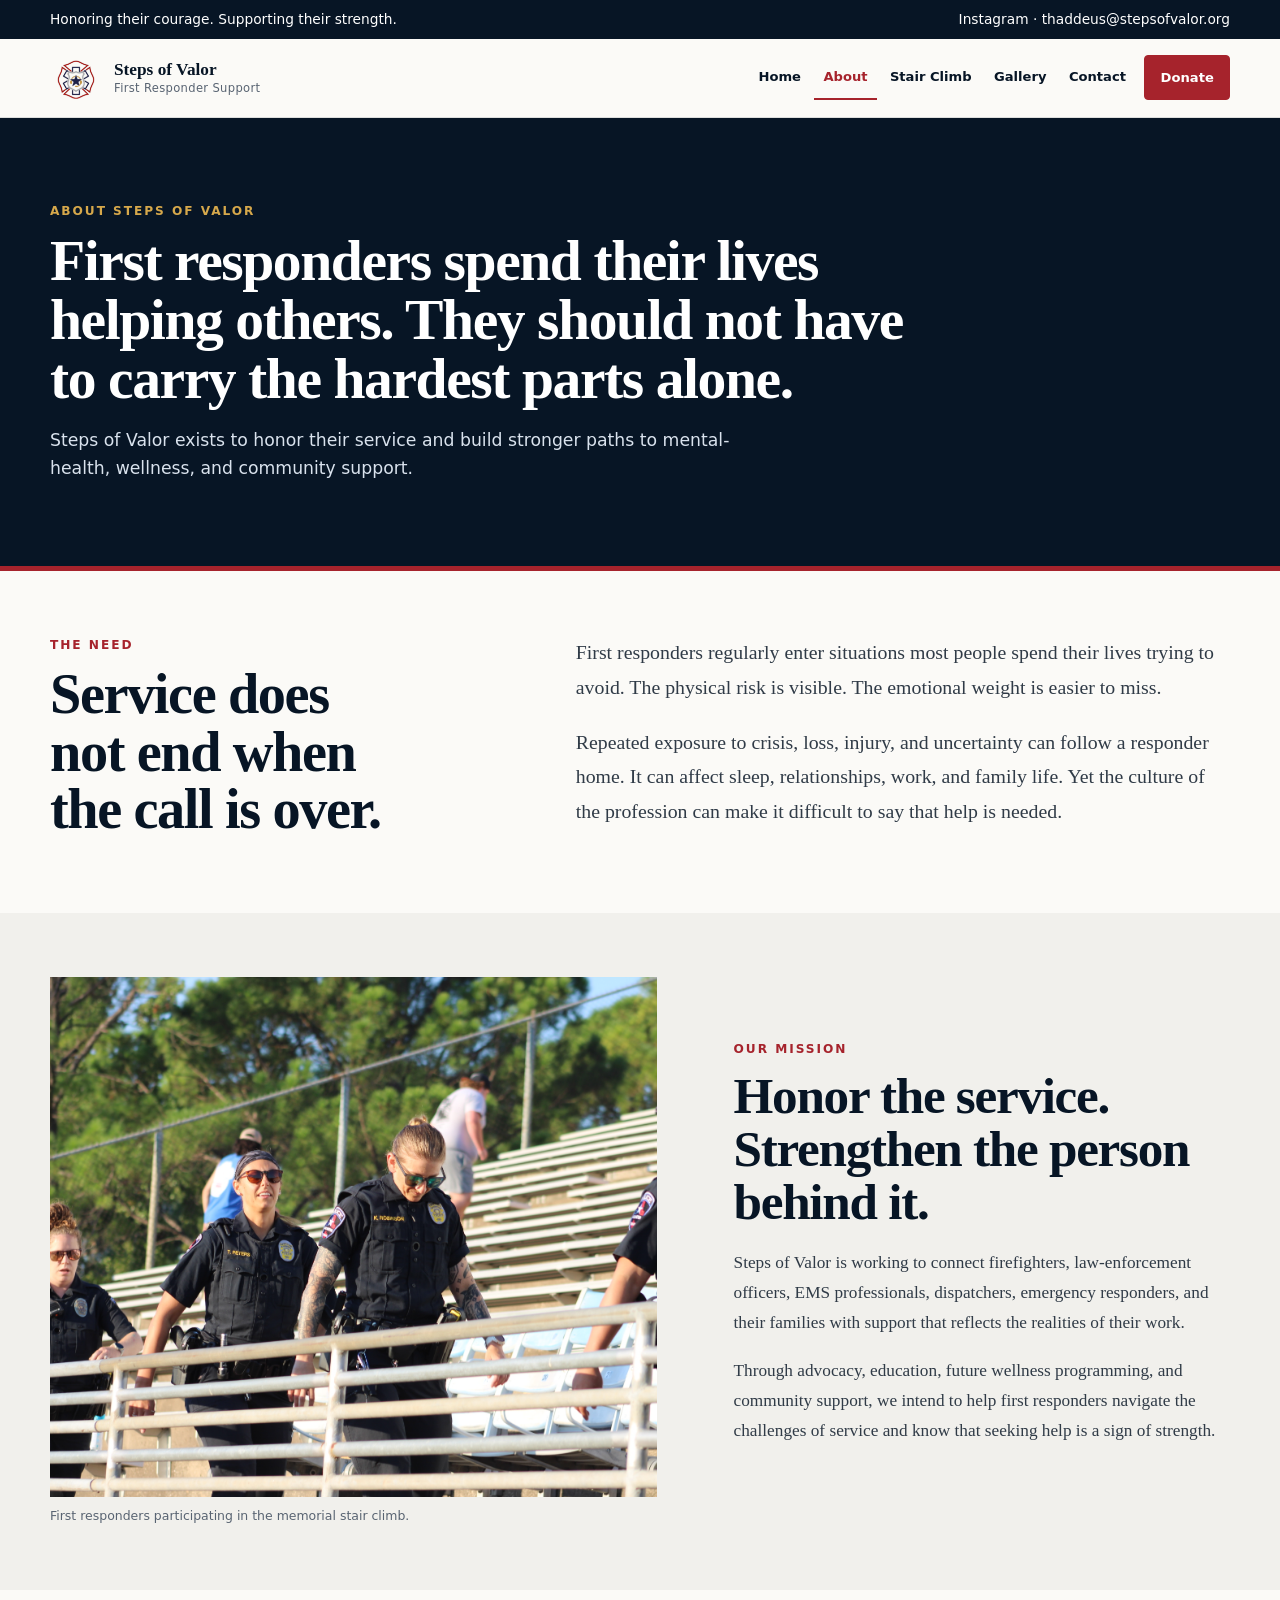
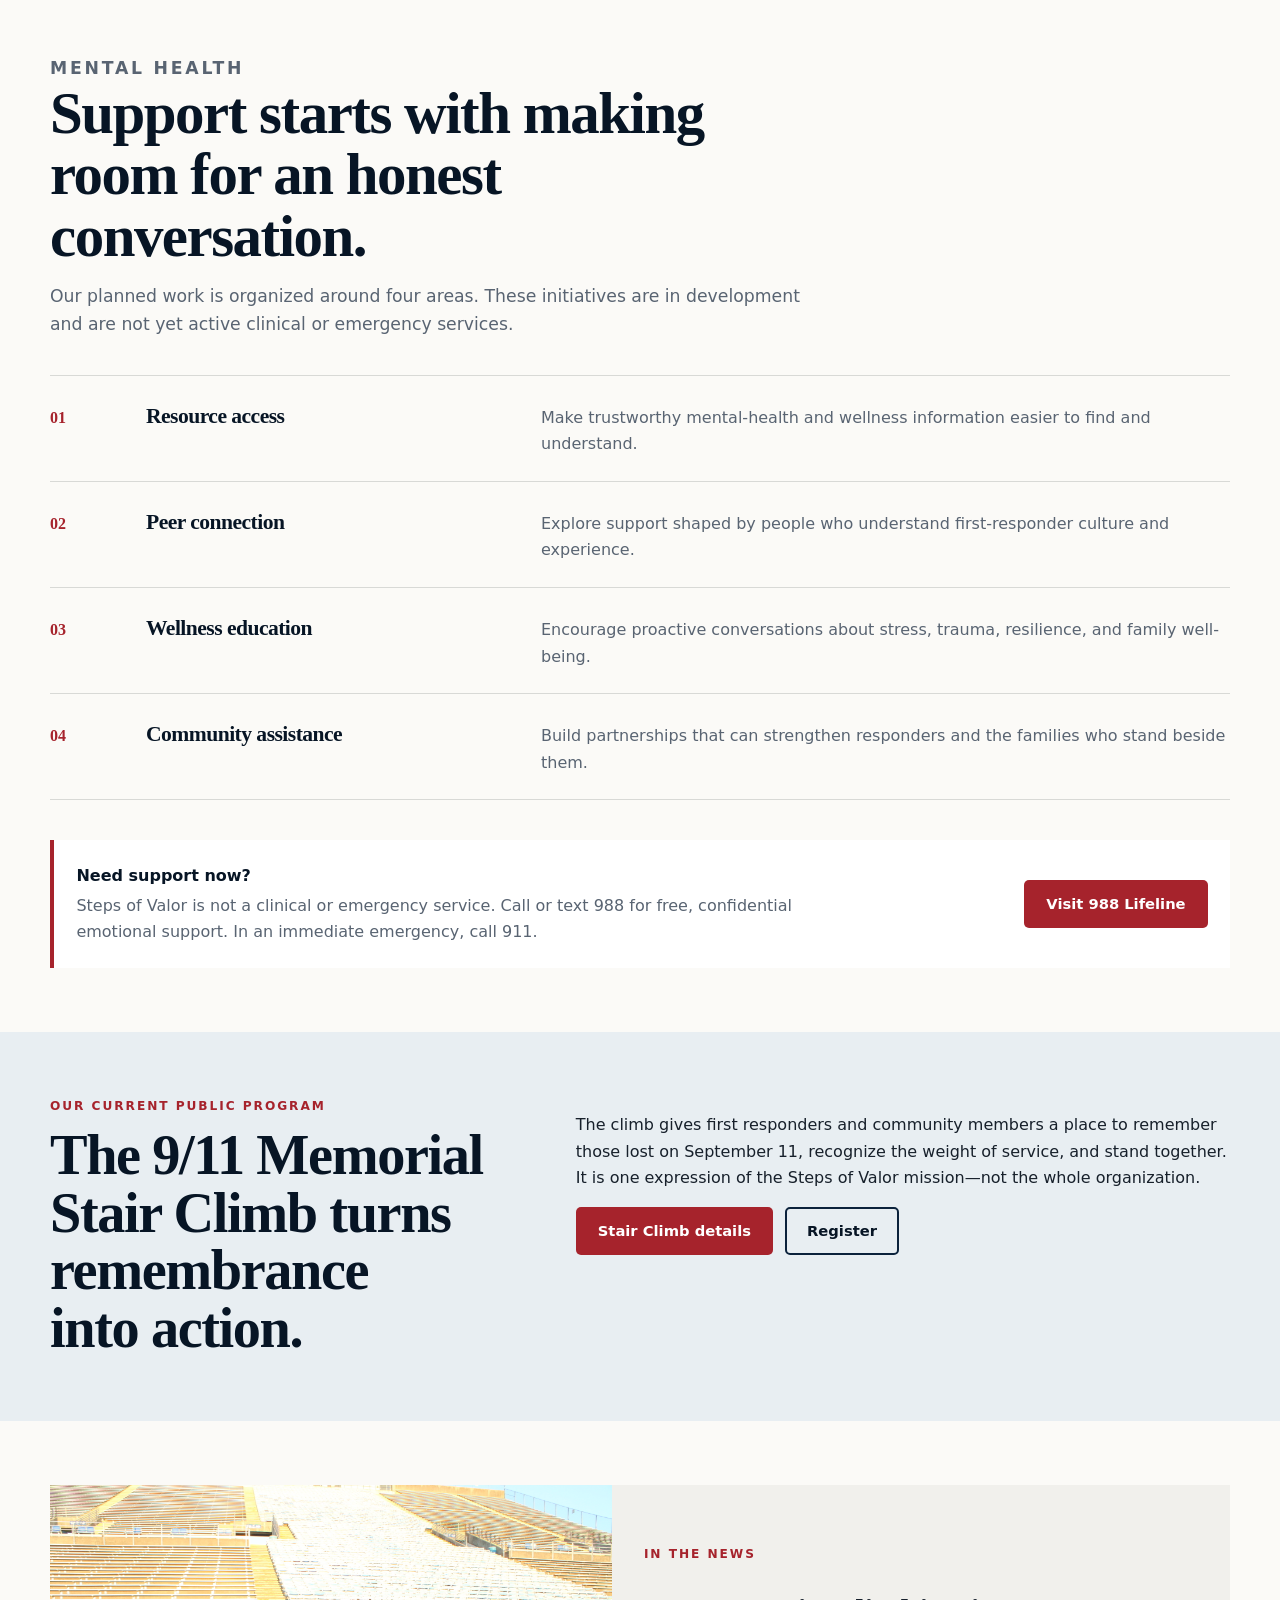
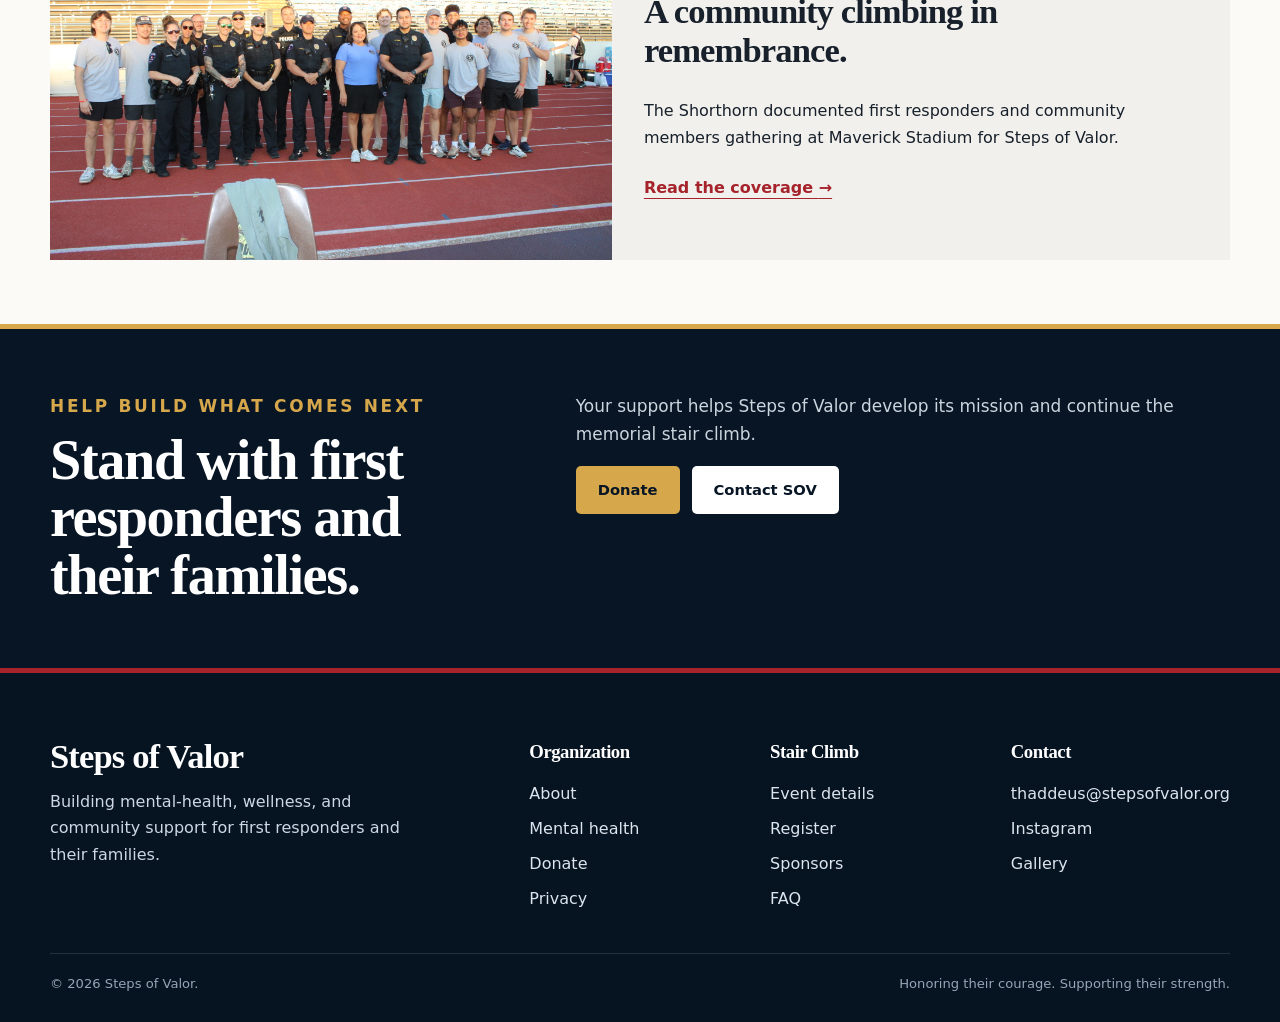
==== commit 65037308: "Refocus site on Steps of Valor mission" ====
--- a/about.html
+++ b/about.html
@@ -4,50 +4,76 @@
   <meta charset="UTF-8">
   <meta name="viewport" content="width=device-width, initial-scale=1.0">
   <title>About | Steps of Valor</title>
-  <meta name="description" content="Learn about Steps of Valor, a nonprofit organization supporting first responders and their families through remembrance, resources, and community support.">
+  <meta name="description" content="Learn why Steps of Valor is building mental-health, wellness, peer-support, and community resources for first responders and their families.">
   <meta property="og:title" content="About Steps of Valor">
-  <meta property="og:description" content="Steps of Valor supports first responders and their families. Its current event is the 2026 9/11 Memorial Stair Climb.">
+  <meta property="og:description" content="Our mission is to honor first responders, support their strength, and help make asking for help a sign of courage.">
   <meta property="og:type" content="website">
-  <link rel="icon" href="assets/images/favicon.svg" type="image/svg+xml">
-  <link rel="stylesheet" href="assets/css/style.css?v=20260826-4">
+  <link rel="icon" href="assets/images/favicon.png" type="image/png">
+  <link rel="shortcut icon" href="favicon.ico">
+  <link rel="apple-touch-icon" href="assets/images/apple-touch-icon.png">
+  <link rel="stylesheet" href="assets/css/style.css?v=20261007-1">
 </head>
 <body>
   <a class="skip-link" href="#main">Skip to content</a>
-  <div class="top-strip"><div class="container"><span>September 11, 2026 · Check-in 6:45 AM · Start 8:03 AM</span><span><a data-link="instagram" href="https://www.instagram.com/stepsofvalor/">Instagram</a> · <a data-email="contact" href="mailto:Thaddeus@stepsofvalor.org">Thaddeus@stepsofvalor.org</a></span></div></div>
-  <header class="site-header"><div class="container header-inner"><a class="brand" href="index.html" aria-label="Steps of Valor home"><span class="brand-logo" aria-hidden="true"><img src="assets/images/steps-of-valor-emblem-transparent.png" alt=""></span><span class="brand-text"><span class="brand-name">Steps of Valor</span><span class="brand-subtitle">First Responder Support</span></span></a><button class="menu-toggle" type="button" aria-label="Toggle navigation" aria-expanded="false" data-menu-toggle>Menu</button><nav class="site-nav" aria-label="Primary navigation" data-site-nav><a data-current href="index.html">Home</a><a data-current href="about.html">About</a><a data-current href="event.html">Event</a><a data-current href="register.html">Register</a><a data-current href="donate.html">Donate</a><a data-current href="sponsors.html">Sponsors</a><a data-current href="merch.html">Merch</a><a data-current href="gallery.html">Gallery</a><a data-current href="faq.html">FAQ</a><a data-current href="contact.html">Contact</a></nav></div></header>
+  <div class="top-strip"><div class="container"><span>Honoring their courage. Supporting their strength.</span><span><a data-link="instagram" href="https://www.instagram.com/stepsofvalor/">Instagram</a> · <a data-email="contact" href="mailto:thaddeus@stepsofvalor.org">thaddeus@stepsofvalor.org</a></span></div></div>
+  <header class="site-header"><div class="container header-inner"><a class="brand" href="index.html" aria-label="Steps of Valor home"><span class="brand-logo" aria-hidden="true"><img src="assets/images/steps-of-valor-emblem-transparent.png" alt=""></span><span class="brand-text"><span class="brand-name">Steps of Valor</span><span class="brand-subtitle">First Responder Support</span></span></a><button class="menu-toggle" type="button" aria-label="Toggle navigation" aria-expanded="false" data-menu-toggle>Menu</button><nav class="site-nav" aria-label="Primary navigation" data-site-nav><a data-current href="index.html">Home</a><a data-current href="about.html">About</a><a data-current href="event.html">Stair Climb</a><a data-current href="gallery.html">Gallery</a><a data-current href="contact.html">Contact</a><a class="nav-donate" data-current href="donate.html">Donate</a></nav></div></header>
+
   <main id="main">
-    <section class="page-hero"><div class="container"><p class="eyebrow">About the organization</p><h1>Steps of Valor exists to support first responders and their families.</h1><p>The stair climb is the current public event, but the organization’s broader mission is remembrance, resilience, community connection, and support for those who answer the call.</p></div></section>
+    <section class="page-hero"><div class="container"><p class="eyebrow">About Steps of Valor</p><h1>First responders spend their lives helping others. They should not have to carry the hardest parts alone.</h1><p>Steps of Valor exists to honor their service and build stronger paths to mental-health, wellness, and community support.</p></div></section>
+
     <section class="section">
-      <div class="container feature-band">
-        <div class="section-header"><p class="eyebrow">Mission</p><h2>Honor, support, and serve.</h2><p>Steps of Valor supports first responders and their families through programs, resources, community initiatives, and remembrance events that strengthen resilience and well-being.</p><p>The 2026 Steps of Valor 9/11 Memorial Stair Climb is the organization’s current public event.</p><p><span class="status-pill">Current event</span></p><p>September 11, 2026 · Maverick Stadium · Check-in 6:45 AM · Start 8:03 AM</p></div>
-        <figure style="margin:0"><div class="feature-image"><img src="assets/images/IMG_0269.JPG" alt="First responders climbing stadium stairs at Steps of Valor"></div><figcaption class="image-caption">Service and remembrance meet on the stadium steps.</figcaption></figure>
-      </div>
-    </section>
-    <section class="section section-soft">
-      <div class="container grid three">
-        <article class="card accent-card"><h3>Why the climb matters</h3><p>The stair climb creates a respectful space to remember September 11, honor first responders, and bring the community together around service and sacrifice.</p></article>
-        <article class="card accent-card"><h3>Community partner</h3><p>Kappa Sigma Theta Omega is a community partner helping support the climb and service efforts. The organization is Steps of Valor.</p></article>
-        <article class="card accent-card"><h3>Launch goal</h3><p>The 2026 sponsorship packet and Spotfund fundraiser identify a $10,000 goal to help fund the mission of Steps of Valor.</p></article>
-      </div>
-    </section>
-    <section class="section">
-      <div class="container">
-        <div class="section-header center"><p class="eyebrow">Featured causes</p><h2>Causes connected to the mission.</h2><p>Steps of Valor highlights service-centered causes that reflect the climb’s purpose of remembrance, support, and community care.</p></div>
-        <div class="grid two">
-          <article class="card accent-card"><h3>Military Heroes Campaign</h3><p>A Kappa Sigma philanthropic initiative supporting veterans, military families, and related community outreach.</p><a class="link-arrow" data-link="military-heroes" href="https://www.kappasigma.org/military-heroes-campaign/" target="_blank" rel="noopener">Learn more</a></article>
-          <article class="card gold-card"><h3>Arlington Professional Fire Fighters Charitable Fund</h3><p>A local charitable fund connected to support for Arlington firefighters and their families.</p><a class="link-arrow" data-link="arlington-firefighters" href="https://www.arlingtonprofessionalfirefighters.org/" target="_blank" rel="noopener">Visit their page</a></article>
+      <div class="container editorial-grid">
+        <div><p class="eyebrow">The need</p><h2>Service does not end when the call is over.</h2></div>
+        <div class="prose-large">
+          <p>First responders regularly enter situations most people spend their lives trying to avoid. The physical risk is visible. The emotional weight is easier to miss.</p>
+          <p>Repeated exposure to crisis, loss, injury, and uncertainty can follow a responder home. It can affect sleep, relationships, work, and family life. Yet the culture of the profession can make it difficult to say that help is needed.</p>
         </div>
       </div>
     </section>
-    <section class="section">
-      <div class="container media-card card">
-        <img src="assets/images/IMG_0184.JPG" alt="Steps of Valor participants and first responders gathered together" loading="lazy">
-        <div><p class="eyebrow">In the news</p><h2>Community members climb to honor 9/11 first responders.</h2><p>The Shorthorn captured the community, first responders, and participants who came together for Steps of Valor.</p><a class="btn btn-outline" href="https://www.theshorthorn.com/gallery/photos-community-climbs-steps-of-valor-honors-9-11-first-responders/article_fa70533f-13c5-48ef-8dc5-a24b3c946328.html" target="_blank" rel="noopener">View featured coverage</a></div>
+
+    <section class="section section-soft">
+      <div class="container about-photo-grid">
+        <figure class="about-photo"><img src="assets/images/IMG_0269.JPG" alt="Police officers taking part in the Steps of Valor stair climb" loading="lazy"><figcaption>First responders participating in the memorial stair climb.</figcaption></figure>
+        <div class="about-statement">
+          <p class="eyebrow">Our mission</p>
+          <h2>Honor the service. Strengthen the person behind it.</h2>
+          <p>Steps of Valor is working to connect firefighters, law-enforcement officers, EMS professionals, dispatchers, emergency responders, and their families with support that reflects the realities of their work.</p>
+          <p>Through advocacy, education, future wellness programming, and community support, we intend to help first responders navigate the challenges of service and know that seeking help is a sign of strength.</p>
+        </div>
       </div>
     </section>
-    <section class="section section-dark"><div class="container cta-panel"><div><h2>Help carry the mission forward.</h2><p>Donate through Spotfund, sponsor the stair climb, or register for the 2026 event.</p></div><div class="button-row"><a class="btn btn-secondary" href="register.html">Register</a><a class="btn btn-light" data-link="donation" href="https://www.spotfund.com/story/bda2a537-c0e3-43a4-8b0c-3c5d12662fa1?source=s&amp;share_location=c&amp;SFID=mqt8v43sc">Donate</a><a class="btn btn-light" href="sponsors.html">Sponsor</a></div></div></section>
+
+    <section class="section" id="mental-health">
+      <div class="container">
+        <div class="section-header"><p class="eyebrow">Mental health</p><h2>Support starts with making room for an honest conversation.</h2><p>Our planned work is organized around four areas. These initiatives are in development and are not yet active clinical or emergency services.</p></div>
+        <div class="planned-list">
+          <div><span aria-hidden="true">01</span><h3>Resource access</h3><p>Make trustworthy mental-health and wellness information easier to find and understand.</p></div>
+          <div><span aria-hidden="true">02</span><h3>Peer connection</h3><p>Explore support shaped by people who understand first-responder culture and experience.</p></div>
+          <div><span aria-hidden="true">03</span><h3>Wellness education</h3><p>Encourage proactive conversations about stress, trauma, resilience, and family well-being.</p></div>
+          <div><span aria-hidden="true">04</span><h3>Community assistance</h3><p>Build partnerships that can strengthen responders and the families who stand beside them.</p></div>
+        </div>
+        <div class="resource-strip"><div><strong>Need support now?</strong><p>Steps of Valor is not a clinical or emergency service. Call or text 988 for free, confidential emotional support. In an immediate emergency, call 911.</p></div><a class="btn btn-primary" href="https://988lifeline.org/" target="_blank" rel="noopener">Visit 988 Lifeline</a></div>
+      </div>
+    </section>
+
+    <section class="section section-blue">
+      <div class="container program-intro">
+        <div><p class="eyebrow">Our current public program</p><h2>The 9/11 Memorial Stair Climb turns remembrance into action.</h2></div>
+        <div><p>The climb gives first responders and community members a place to remember those lost on September 11, recognize the weight of service, and stand together. It is one expression of the Steps of Valor mission—not the whole organization.</p><div class="button-row"><a class="btn btn-primary" href="event.html">Stair Climb details</a><a class="btn btn-outline" href="register.html">Register</a></div></div>
+      </div>
+    </section>
+
+    <section class="section">
+      <div class="container media-card editorial-media">
+        <img src="assets/images/IMG_0184.JPG" alt="Steps of Valor participants and first responders gathered at Maverick Stadium" loading="lazy">
+        <div><p class="eyebrow">In the news</p><h2>A community climbing in remembrance.</h2><p>The Shorthorn documented first responders and community members gathering at Maverick Stadium for Steps of Valor.</p><a class="text-link" href="https://www.theshorthorn.com/gallery/photos-community-climbs-steps-of-valor-honors-9-11-first-responders/article_fa70533f-13c5-48ef-8dc5-a24b3c946328.html" target="_blank" rel="noopener">Read the coverage <span aria-hidden="true">→</span></a></div>
+      </div>
+    </section>
+
+    <section class="section closing-section"><div class="container closing-grid"><div><p class="eyebrow">Help build what comes next</p><h2>Stand with first responders and their families.</h2></div><div><p>Your support helps Steps of Valor develop its mission and continue the memorial stair climb.</p><div class="button-row"><a class="btn btn-secondary" data-link="donation" href="https://spot.fund/msc16lbsc">Donate</a><a class="btn btn-light" href="contact.html">Contact SOV</a></div></div></div></section>
   </main>
-  <footer class="site-footer"><div class="container footer-grid"><div><h2>Steps of Valor</h2><p>A nonprofit organization supporting first responders, their families, and remembrance initiatives.</p><p class="footer-event">September 11, 2026 · Maverick Stadium · Check-in 6:45 AM</p></div><div><h3>Event</h3><div class="footer-links"><a href="about.html">About</a><a href="event.html">Event details</a><a href="register.html">Register</a><a href="faq.html">FAQ</a></div></div><div><h3>Support</h3><div class="footer-links"><a href="donate.html">Donate</a><a href="sponsors.html">Sponsors</a><a href="merch.html">Merch</a><a href="gallery.html">Gallery</a></div></div><div><h3>Contact</h3><div class="footer-links"><a data-email="contact" href="mailto:Thaddeus@stepsofvalor.org">Thaddeus@stepsofvalor.org</a><a data-email="chapter" href="mailto:kappasiguta@gmail.com">kappasiguta@gmail.com</a><a data-link="instagram" href="https://www.instagram.com/stepsofvalor/">Instagram</a><a href="privacy.html">Privacy</a></div></div></div><div class="container footer-bottom"><span>&copy; <span data-current-year></span> Steps of Valor.</span><span>Maverick Stadium · 1307 W Mitchell St, Arlington, TX 76013.</span></div></footer>
+
+  <footer class="site-footer"><div class="container footer-grid"><div><h2>Steps of Valor</h2><p>Building mental-health, wellness, and community support for first responders and their families.</p></div><div><h3>Organization</h3><div class="footer-links"><a href="about.html">About</a><a href="about.html#mental-health">Mental health</a><a href="donate.html">Donate</a><a href="privacy.html">Privacy</a></div></div><div><h3>Stair Climb</h3><div class="footer-links"><a href="event.html">Event details</a><a href="register.html">Register</a><a href="sponsors.html">Sponsors</a><a href="faq.html">FAQ</a></div></div><div><h3>Contact</h3><div class="footer-links"><a data-email="contact" href="mailto:thaddeus@stepsofvalor.org">thaddeus@stepsofvalor.org</a><a data-link="instagram" href="https://www.instagram.com/stepsofvalor/">Instagram</a><a href="gallery.html">Gallery</a></div></div></div><div class="container footer-bottom"><span>&copy; <span data-current-year></span> Steps of Valor.</span><span>Honoring their courage. Supporting their strength.</span></div></footer>
   <script src="assets/js/config.js"></script><script src="assets/js/main.js"></script>
 </body>
 </html>
--- a/assets/css/style.css
+++ b/assets/css/style.css
@@ -6,21 +6,21 @@
   --red-600: #bd303a;
   --gold-500: #d6a84b;
   --gold-100: #fff5dc;
-  --ink: #152033;
-  --muted: #5b6879;
-  --line: #dce3eb;
-  --paper: #fff;
-  --soft: #f5f7fa;
-  --soft-blue: #edf3f8;
-  --shadow-sm: 0 8px 24px rgba(7, 21, 37, .08);
-  --shadow: 0 22px 55px rgba(7, 21, 37, .14);
-  --radius: 16px;
+  --ink: #17202b;
+  --muted: #596472;
+  --line: #d8d9d6;
+  --paper: #fbfaf7;
+  --soft: #f1f0ec;
+  --soft-blue: #e8eef2;
+  --shadow-sm: 0 6px 18px rgba(7, 21, 37, .06);
+  --shadow: 0 18px 45px rgba(7, 21, 37, .12);
+  --radius: 8px;
   --max: 1180px;
 }
 
 * { box-sizing: border-box; }
 html { scroll-behavior: smooth; }
-body { margin: 0; color: var(--ink); background: var(--paper); font-family: Inter, ui-sans-serif, system-ui, -apple-system, BlinkMacSystemFont, "Segoe UI", sans-serif; font-size: 16px; line-height: 1.65; }
+body { margin: 0; color: var(--ink); background: var(--paper); font-family: ui-sans-serif, system-ui, -apple-system, BlinkMacSystemFont, "Segoe UI", sans-serif; font-size: 16px; line-height: 1.65; }
 body.menu-open { overflow: hidden; }
 img { display: block; max-width: 100%; }
 a { color: var(--red-700); text-underline-offset: 3px; }
@@ -33,7 +33,7 @@
 .skip-link:focus { top: 1rem; }
 .eyebrow { margin: 0 0 .7rem; color: var(--red-700); font-size: .76rem; font-weight: 900; letter-spacing: .16em; text-transform: uppercase; }
 .section { padding: clamp(3.75rem, 5vw, 4.75rem) 0; }
-.section-soft { background: linear-gradient(180deg, #f7f9fb, #f2f5f8); }
+.section-soft { background: var(--soft); }
 .section-blue { background: var(--soft-blue); }
 .section-dark { color: #fff; background: var(--navy-950); }
 .section-header { max-width: 750px; margin-bottom: 2.25rem; }
@@ -47,7 +47,7 @@
 .top-strip .container { display: flex; gap: 1rem; align-items: center; justify-content: space-between; padding: .5rem 0; }
 .top-strip a { color: #fff; text-decoration: none; }
 .top-strip a:hover { color: var(--gold-500); }
-.site-header { position: relative; z-index: 100; border-bottom: 1px solid rgba(7,21,37,.08); background: rgba(255,255,255,.96); backdrop-filter: blur(16px); }
+.site-header { position: relative; z-index: 100; border-bottom: 1px solid rgba(7,21,37,.12); background: var(--paper); }
 .header-inner { display: flex; min-height: 78px; align-items: center; justify-content: space-between; gap: 1.25rem; }
 .brand { display: inline-flex; flex: 0 0 auto; align-items: center; gap: .75rem; color: var(--navy-950); text-decoration: none; }
 .brand-logo { display: grid; width: 52px; height: 52px; flex: 0 0 auto; place-items: center; overflow: hidden; background: transparent; }
@@ -55,14 +55,16 @@
 .brand-text { display: grid; line-height: 1.05; }
 .brand-name { font-family: Georgia, serif; font-size: 1.08rem; font-weight: 800; }
 .brand-subtitle { margin-top: .2rem; color: var(--muted); font-size: .72rem; letter-spacing: .03em; }
-.site-nav { display: flex; align-items: center; gap: .1rem; }
-.site-nav a { padding: .65rem .48rem; border-radius: 8px; color: var(--navy-950); font-size: .79rem; font-weight: 800; text-decoration: none; }
-.site-nav a:hover, .site-nav a[aria-current="page"] { color: var(--red-700); background: #f1f4f7; }
+.site-nav { display: flex; align-items: center; gap: .2rem; }
+.site-nav a { padding: .65rem .6rem; border-bottom: 2px solid transparent; color: var(--navy-950); font-size: .82rem; font-weight: 750; text-decoration: none; }
+.site-nav a:hover, .site-nav a[aria-current="page"] { color: var(--red-700); border-bottom-color: var(--red-700); }
+.site-nav .nav-donate { padding-inline: .95rem; margin-left: .35rem; border: 1px solid var(--red-700); border-radius: 4px; color: #fff; background: var(--red-700); }
+.site-nav .nav-donate:hover, .site-nav .nav-donate[aria-current="page"] { color: #fff; border-color: var(--navy-950); background: var(--navy-950); }
 .menu-toggle { display: none; min-width: 46px; min-height: 44px; border: 1px solid var(--line); border-radius: 10px; color: var(--navy-950); background: #fff; font-weight: 800; }
 
 .button-row { display: flex; flex-wrap: wrap; gap: .75rem; align-items: center; }
-.btn { display: inline-flex; min-height: 48px; align-items: center; justify-content: center; padding: .85rem 1.25rem; border: 2px solid transparent; border-radius: 999px; font-size: .92rem; font-weight: 900; line-height: 1.1; text-align: center; text-decoration: none; box-shadow: 0 8px 20px rgba(7,21,37,.09); transition: transform .18s ease, box-shadow .18s ease, background .18s ease; }
-.btn:hover { transform: translateY(-2px); box-shadow: 0 12px 25px rgba(7,21,37,.15); }
+.btn { display: inline-flex; min-height: 48px; align-items: center; justify-content: center; padding: .85rem 1.25rem; border: 2px solid transparent; border-radius: 5px; font-size: .92rem; font-weight: 850; line-height: 1.1; text-align: center; text-decoration: none; transition: color .18s ease, border-color .18s ease, background .18s ease; }
+.btn:hover { box-shadow: none; }
 .btn-primary { color: #fff; background: var(--red-700); }
 .btn-primary:hover { color: #fff; background: #8e1b23; }
 .btn-secondary { color: var(--navy-950); background: var(--gold-500); }
@@ -72,12 +74,21 @@
 .btn-light { color: var(--navy-950); background: #fff; }
 .btn-light:hover { color: var(--navy-950); background: var(--gold-100); }
 
-.hero { position: relative; overflow: hidden; min-height: 690px; color: #fff; background: var(--navy-950); }
-.hero::before { content: ""; position: absolute; inset: 0; background: linear-gradient(90deg, rgba(4,15,27,.97) 0%, rgba(4,15,27,.83) 45%, rgba(4,15,27,.28) 100%), linear-gradient(0deg, rgba(166,35,44,.25), transparent 55%), url("../images/IMG_0502.JPG") center 38% / cover; }
-.hero::after { content: ""; position: absolute; inset: auto 0 0; height: 5px; background: linear-gradient(90deg, var(--red-700) 0 43%, #fff 43% 57%, var(--navy-800) 57%); }
-.hero-grid { position: relative; display: grid; min-height: 690px; grid-template-columns: minmax(0, 700px); align-items: center; padding: 5rem 0; }
-.hero h1 { max-width: 820px; margin: 0 0 1rem; font-size: clamp(2.9rem, 6.5vw, 5.6rem); line-height: .95; text-wrap: balance; text-shadow: 0 3px 25px rgba(0,0,0,.3); }
-.hero .lead { max-width: 650px; color: #e6edf5; font-size: clamp(1.05rem, 2vw, 1.25rem); }
+.hero { position: relative; overflow: hidden; color: #fff; background: var(--navy-950); border-bottom: 5px solid var(--red-700); }
+.hero-grid { display: grid; min-height: 660px; grid-template-columns: minmax(0, .9fr) minmax(430px, 1.1fr); align-items: stretch; padding: 0; }
+.hero-copy { display: flex; flex-direction: column; justify-content: center; padding: clamp(4.5rem, 7vw, 7rem) clamp(2rem, 5vw, 5rem) clamp(4.5rem, 7vw, 7rem) 0; }
+.hero .eyebrow { color: var(--gold-500); }
+.hero h1 { max-width: 620px; margin: 0 0 1.25rem; font-size: clamp(2.8rem, 5.8vw, 5.35rem); line-height: .96; text-wrap: balance; }
+.hero .lead { max-width: 610px; color: #e4e8eb; font-size: clamp(1.05rem, 1.7vw, 1.22rem); }
+.hero-actions { margin-top: 2rem; }
+.text-link-light, .text-link { font-weight: 800; text-decoration-thickness: 1px; text-underline-offset: 5px; }
+.text-link-light { color: #fff; }
+.text-link-light:hover { color: var(--gold-500); }
+.hero-status { max-width: 560px; padding-top: 1.15rem; margin: 1.6rem 0 0; border-top: 1px solid rgba(255,255,255,.22); color: #bac5cf; font-size: .9rem; }
+.hero-portrait { position: relative; min-height: 660px; margin: 0; background: #0d1a28; }
+.hero-portrait img { width: 100%; height: 100%; min-height: 660px; object-fit: cover; object-position: center center; }
+.hero-portrait figcaption { position: absolute; right: .8rem; bottom: .65rem; padding: .25rem .45rem; color: rgba(255,255,255,.8); background: rgba(7,21,37,.72); font-size: .68rem; }
+.hero-portrait figcaption a { color: #fff; }
 .hero-facts { display: grid; max-width: 900px; grid-template-columns: repeat(4, 1fr); gap: .75rem; margin: 2rem 0; }
 .hero-fact { padding: .9rem 1rem; border: 1px solid rgba(255,255,255,.22); border-radius: 12px; background: rgba(7,21,37,.55); backdrop-filter: blur(8px); }
 .hero-fact strong { display: block; color: var(--gold-500); font-size: .7rem; letter-spacing: .12em; text-transform: uppercase; }
@@ -95,8 +106,7 @@
 .grid.two { grid-template-columns: repeat(2, minmax(0,1fr)); }
 .grid.three { grid-template-columns: repeat(3, minmax(0,1fr)); }
 .grid.four { grid-template-columns: repeat(4, minmax(0,1fr)); }
-.card { padding: 1.6rem; border: 1px solid var(--line); border-radius: var(--radius); background: #fff; box-shadow: var(--shadow-sm); transition: transform .2s ease, box-shadow .2s ease; }
-.card:hover { transform: translateY(-3px); box-shadow: var(--shadow); }
+.card { padding: 1.6rem; border: 1px solid var(--line); border-radius: var(--radius); background: #fff; box-shadow: var(--shadow-sm); }
 .card h2, .card h3 { margin: 0 0 .7rem; color: var(--navy-950); line-height: 1.16; }
 .card h2 { font-size: clamp(1.5rem, 2vw, 2.05rem); }
 .card h3 { font-size: clamp(1.3rem, 1.65vw, 1.65rem); }
@@ -116,17 +126,26 @@
 .link-arrow { font-weight: 900; text-decoration: none; }
 .link-arrow::after { content: " →"; }
 
-.page-hero { position: relative; overflow: hidden; padding: clamp(3.25rem, 4.5vw, 4.25rem) 0; color: #fff; background: linear-gradient(125deg, var(--navy-950), var(--navy-800)); }
-.page-hero::after { content: ""; position: absolute; right: -10%; bottom: -80%; width: 50%; aspect-ratio: 1; border: 1px solid rgba(255,255,255,.1); border-radius: 50%; box-shadow: 0 0 0 70px rgba(255,255,255,.025), 0 0 0 140px rgba(255,255,255,.02); }
+.page-hero { position: relative; overflow: hidden; padding: clamp(4rem, 6.5vw, 6.5rem) 0; color: #fff; background: var(--navy-950); border-bottom: 5px solid var(--red-700); }
 .page-hero .container { position: relative; z-index: 1; max-width: var(--max); }
-.page-hero h1 { max-width: 820px; margin: 0 0 .9rem; font-size: clamp(2.35rem, 4.1vw, 3.75rem); line-height: 1.02; text-wrap: balance; }
+.page-hero h1 { max-width: 980px; margin: 0 0 1.1rem; font-size: clamp(2.45rem, 4.5vw, 4.15rem); line-height: 1.02; text-wrap: balance; }
 .page-hero p:not(.eyebrow) { max-width: 700px; margin: 0; color: #d9e2ed; font-size: clamp(1rem, 1.35vw, 1.08rem); }
 .page-hero .eyebrow { color: var(--gold-500); }
 .callout, .note { padding: 1.4rem; border: 1px solid #ead7a6; border-radius: var(--radius); background: var(--gold-100); }
 .callout h2 { margin-top: 0; color: var(--navy-950); }
 .status-pill { display: inline-flex; padding: .3rem .65rem; border-radius: 999px; color: #724d00; background: var(--gold-100); font-size: .75rem; font-weight: 900; letter-spacing: .05em; text-transform: uppercase; }
 .registration-layout { align-items: start; }
+.registration-steps { display: grid; grid-template-columns: repeat(2, minmax(0, 1fr)); gap: 1.25rem; margin-top: 2rem; }
+.day-of-registration-notice { display: flex; gap: .7rem 1rem; align-items: center; max-width: 920px; padding: 1rem 1.15rem; margin: 1.5rem auto 0; border: 1px solid rgba(218, 164, 62, .55); border-left: 5px solid var(--gold-500); border-radius: 14px; color: var(--navy-950); background: linear-gradient(135deg, #fff9e8, #fff); box-shadow: var(--shadow-sm); }
+.day-of-registration-notice strong { flex: 0 0 auto; }
+.day-of-registration-notice span { color: var(--muted); }
+.day-of-registration-notice[hidden] { display: none; }
+.step-card { position: relative; padding-left: 5.2rem; }
+.step-marker { position: absolute; left: 1.45rem; top: 1.45rem; display: grid; width: 2.7rem; height: 2.7rem; place-items: center; border-radius: 999px; color: #fff; background: var(--navy-950); font-weight: 900; box-shadow: var(--shadow-sm); }
+.step-card.gold-card .step-marker { color: var(--navy-950); background: var(--gold-500); }
+.registration-stack { display: grid; gap: 1.5rem; }
 .registration-panel { display: grid; gap: 1rem; padding: clamp(1.1rem, 2vw, 1.45rem); border-top: 5px solid var(--red-700); }
+.waiver-panel { scroll-margin-top: 96px; border-top-color: var(--gold-500); }
 .form-header h3 { margin-bottom: .3rem; }
 .form-header p:last-child { margin: 0; }
 .tally-embed { overflow: hidden; min-height: 600px; border: 1px solid var(--line); border-radius: 14px; background: #fff; }
@@ -135,6 +154,12 @@
 .registration-fallback h3 { margin: 0 0 .45rem; color: var(--navy-950); }
 .registration-fallback p { margin: 0; color: var(--muted); }
 .privacy-note { margin: 0; color: var(--muted); font-size: .85rem; line-height: 1.55; }
+.compact-callout { display: grid; gap: .25rem; padding: 1rem 1.1rem; }
+.compact-callout strong { color: var(--navy-950); }
+.compact-callout span { color: #6d520e; }
+.waiver-action { display: flex; gap: 1.25rem; align-items: center; justify-content: space-between; padding: 1.25rem; border: 1px solid var(--line); border-radius: 14px; background: linear-gradient(135deg, #fff, #f8fafc); }
+.waiver-action h3 { margin: .7rem 0 .35rem; }
+.waiver-action p { max-width: 650px; margin: 0; }
 .legal-content { max-width: 850px; }
 .legal-content h2 { margin: 2.1rem 0 .55rem; color: var(--navy-950); font-size: clamp(1.45rem, 2vw, 1.95rem); }
 .legal-content p { margin: 0 0 1rem; color: var(--muted); }
@@ -169,6 +194,47 @@
 .faq-list summary { padding: 1.1rem 1.25rem; color: var(--navy-950); font-weight: 900; cursor: pointer; }
 .faq-list details p { margin: 0; padding: 0 1.25rem 1.15rem; color: var(--muted); }
 
+.editorial-grid, .mission-layout, .mental-health-grid, .closing-grid, .program-intro { display: grid; grid-template-columns: minmax(0, .8fr) minmax(0, 1.2fr); gap: clamp(2.5rem, 7vw, 7rem); align-items: start; }
+.editorial-grid h2, .mission-layout h2, .mental-health-grid h2, .closing-grid h2, .program-intro h2 { margin: 0; color: var(--navy-950); font-size: clamp(2.2rem, 4.4vw, 4rem); line-height: 1.02; text-wrap: balance; }
+.prose-large p, .mission-copy p { margin: 0 0 1.25rem; color: #303b47; font: 400 clamp(1.08rem, 1.55vw, 1.28rem)/1.75 Georgia, "Times New Roman", serif; }
+.mission-layout { align-items: center; }
+.mission-intro { padding-right: clamp(0rem, 3vw, 3rem); border-right: 1px solid #c8c8c3; }
+.mission-copy .text-link { display: inline-block; margin-top: .5rem; }
+.mental-health-section { color: #fff; background: #102a40; }
+.mental-health-section .eyebrow { color: var(--gold-500); }
+.mental-health-section h2 { color: #fff; }
+.mental-health-section .lead { color: #e2e8ed; font-size: clamp(1.08rem, 1.55vw, 1.25rem); }
+.service-note { padding: 1.15rem 0 1.15rem 1.25rem; margin: 1.5rem 0; border-left: 3px solid var(--gold-500); color: #c6d1da; }
+.program-feature { display: grid; grid-template-columns: minmax(0, 1.12fr) minmax(360px, .88fr); gap: clamp(2rem, 5vw, 5rem); align-items: center; }
+.program-photo { min-height: 560px; overflow: hidden; background: #dfe3e4; }
+.program-photo img { width: 100%; height: 100%; min-height: 560px; object-fit: cover; }
+.program-copy h2 { margin: 0 0 1rem; color: var(--navy-950); font-size: clamp(2.3rem, 4.3vw, 4.25rem); line-height: 1; }
+.program-copy > p:not(.eyebrow) { color: var(--muted); font-size: 1.08rem; }
+.event-brief { display: grid; grid-template-columns: 1fr 1fr; margin: 2rem 0; border-top: 1px solid var(--line); }
+.event-brief div { padding: 1rem .8rem 1rem 0; border-bottom: 1px solid var(--line); }
+.event-brief dt { color: var(--red-700); font-size: .72rem; font-weight: 850; letter-spacing: .12em; text-transform: uppercase; }
+.event-brief dd { margin: .2rem 0 0; color: var(--navy-950); font-weight: 750; }
+.closing-section { color: #fff; background: var(--navy-950); border-top: 5px solid var(--gold-500); }
+.closing-section .eyebrow { color: var(--gold-500); }
+.closing-section h2 { color: #fff; }
+.closing-section p { margin-top: 0; color: #cbd5dd; font-size: 1.06rem; }
+.about-photo-grid { display: grid; grid-template-columns: minmax(0, 1.1fr) minmax(340px, .9fr); gap: clamp(2.5rem, 6vw, 6rem); align-items: center; }
+.about-photo { margin: 0; }
+.about-photo img { width: 100%; min-height: 520px; object-fit: cover; }
+.about-photo figcaption { margin-top: .55rem; color: var(--muted); font-size: .78rem; }
+.about-statement h2 { margin: 0 0 1.2rem; color: var(--navy-950); font-size: clamp(2.2rem, 4vw, 3.8rem); line-height: 1.03; }
+.about-statement p:not(.eyebrow) { color: #303b47; font: 400 1.08rem/1.75 Georgia, "Times New Roman", serif; }
+.planned-list { border-top: 1px solid var(--line); }
+.planned-list > div { display: grid; grid-template-columns: 72px minmax(180px, .7fr) minmax(0, 1.3fr); gap: 1.5rem; align-items: baseline; padding: 1.45rem 0; border-bottom: 1px solid var(--line); }
+.planned-list span { color: var(--red-700); font: 700 1rem/1 Georgia, serif; }
+.planned-list h3 { margin: 0; color: var(--navy-950); font-size: 1.35rem; }
+.planned-list p { margin: 0; color: var(--muted); }
+.resource-strip { display: flex; gap: 2rem; align-items: center; justify-content: space-between; padding: 1.4rem; margin-top: 2.5rem; border-left: 4px solid var(--red-700); background: #fff; }
+.resource-strip strong { color: var(--navy-950); }
+.resource-strip p { max-width: 760px; margin: .25rem 0 0; color: var(--muted); }
+.editorial-media { border: 0; border-radius: 0; background: var(--soft); box-shadow: none; }
+.editorial-media .text-link { display: inline-block; margin-top: .5rem; }
+
 .site-footer { color: #cdd8e4; background: #061321; border-top: 5px solid var(--red-700); }
 .footer-grid { display: grid; grid-template-columns: 1.5fr repeat(3, .7fr); gap: 2rem; padding: 4rem 0 2.5rem; }
 .site-footer h2, .site-footer h3 { margin: 0 0 .8rem; color: #fff; }
@@ -185,6 +251,7 @@
   .site-nav { position: fixed; inset: 78px 0 auto; display: none; max-height: calc(100vh - 78px); overflow: auto; padding: 1rem 20px 1.5rem; border-top: 1px solid var(--line); background: #fff; box-shadow: var(--shadow); }
   .site-nav.is-open { display: grid; }
   .site-nav a { padding: .8rem 1rem; font-size: .95rem; }
+  .site-nav .nav-donate { margin: .35rem 0 0; text-align: center; }
   .grid.four { grid-template-columns: repeat(2, 1fr); }
 }
 @media (max-width: 760px) {
@@ -193,14 +260,22 @@
   .top-strip span:last-child { display: none; }
   .brand-subtitle { display: none; }
   .section { padding: 4rem 0; }
-  .hero, .hero-grid { min-height: 650px; }
-  .hero::before { background: linear-gradient(90deg, rgba(4,15,27,.94), rgba(4,15,27,.58)), url("../images/IMG_0502.JPG") 58% center / cover; }
+  .hero-grid { min-height: 0; grid-template-columns: 1fr; }
+  .hero-copy { padding: 4.5rem 0 3.5rem; }
+  .hero-portrait, .hero-portrait img { min-height: 460px; }
+  .hero-portrait { margin-inline: -15px; }
   .hero-facts { grid-template-columns: 1fr 1fr; }
   .hero-note { display: none; }
   .stat-grid { grid-template-columns: repeat(2, 1fr); }
   .stat:nth-child(2) { border-right: 0; }
   .stat:nth-child(-n+2) { border-bottom: 1px solid var(--line); }
-  .grid.two, .grid.three, .feature-band, .media-card { grid-template-columns: 1fr; }
+  .grid.two, .grid.three, .feature-band, .media-card, .registration-steps, .editorial-grid, .mission-layout, .mental-health-grid, .closing-grid, .program-feature, .about-photo-grid, .program-intro { grid-template-columns: 1fr; }
+  .mission-intro { padding: 0 0 1.75rem; border-right: 0; border-bottom: 1px solid #c8c8c3; }
+  .program-photo, .program-photo img { min-height: 420px; }
+  .about-photo, .about-photo img { min-height: 380px; }
+  .planned-list > div { grid-template-columns: 48px 1fr; gap: .7rem 1rem; }
+  .planned-list p { grid-column: 2; }
+  .resource-strip { display: grid; }
   .feature-image, .feature-image img { min-height: 300px; }
   .gallery-preview { grid-template-columns: 1fr 1fr; grid-template-rows: 240px 150px; }
   .gallery-preview a:first-child { grid-column: 1 / 3; grid-row: auto; }
@@ -209,17 +284,25 @@
   .footer-grid { grid-template-columns: 1fr 1fr; }
   .footer-grid > div:first-child { grid-column: 1 / 3; }
   .footer-bottom { display: grid; }
+  .waiver-action { display: grid; }
+  .day-of-registration-notice { display: grid; }
 }
 @media (max-width: 480px) {
   .brand-logo { width: 44px; height: 44px; }
   .header-inner { min-height: 70px; }
   .site-nav { top: 70px; }
   .hero-facts, .grid.four { grid-template-columns: 1fr; }
+  .hero h1 { font-size: clamp(2.55rem, 13vw, 3.4rem); }
+  .hero-portrait, .hero-portrait img { min-height: 360px; }
+  .event-brief { grid-template-columns: 1fr; }
+  .event-brief div { padding-right: 0; }
   .hero-fact { padding: .7rem .85rem; }
   .button-row .btn { width: 100%; }
   .stat { padding: 1.1rem .9rem; }
   .timeline-item { grid-template-columns: 82px 1fr; }
   .logo-grid { grid-template-columns: 1fr; }
+  .step-card { padding-left: 1.2rem; padding-top: 4.9rem; }
+  .step-marker { left: 1.2rem; top: 1.2rem; }
 }
 @media (prefers-reduced-motion: reduce) {
   *, *::before, *::after { scroll-behavior: auto !important; transition: none !important; }
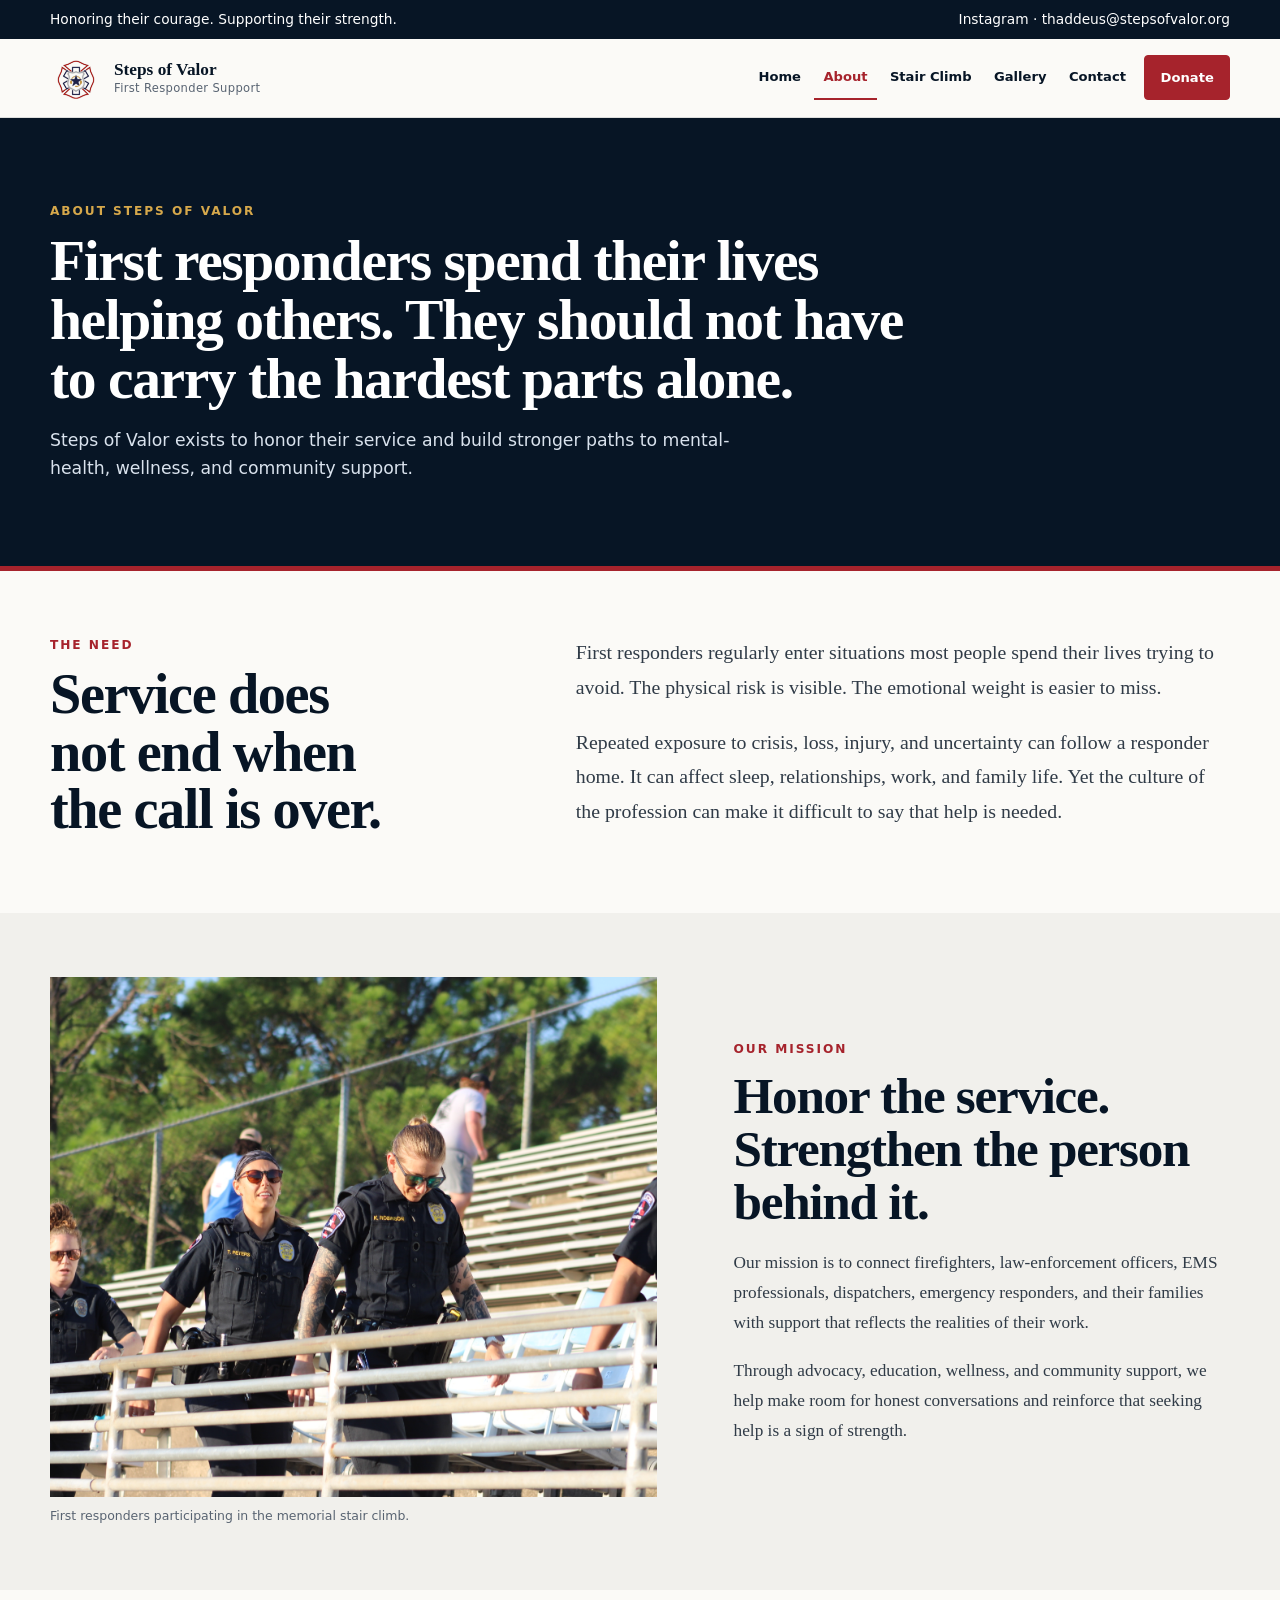
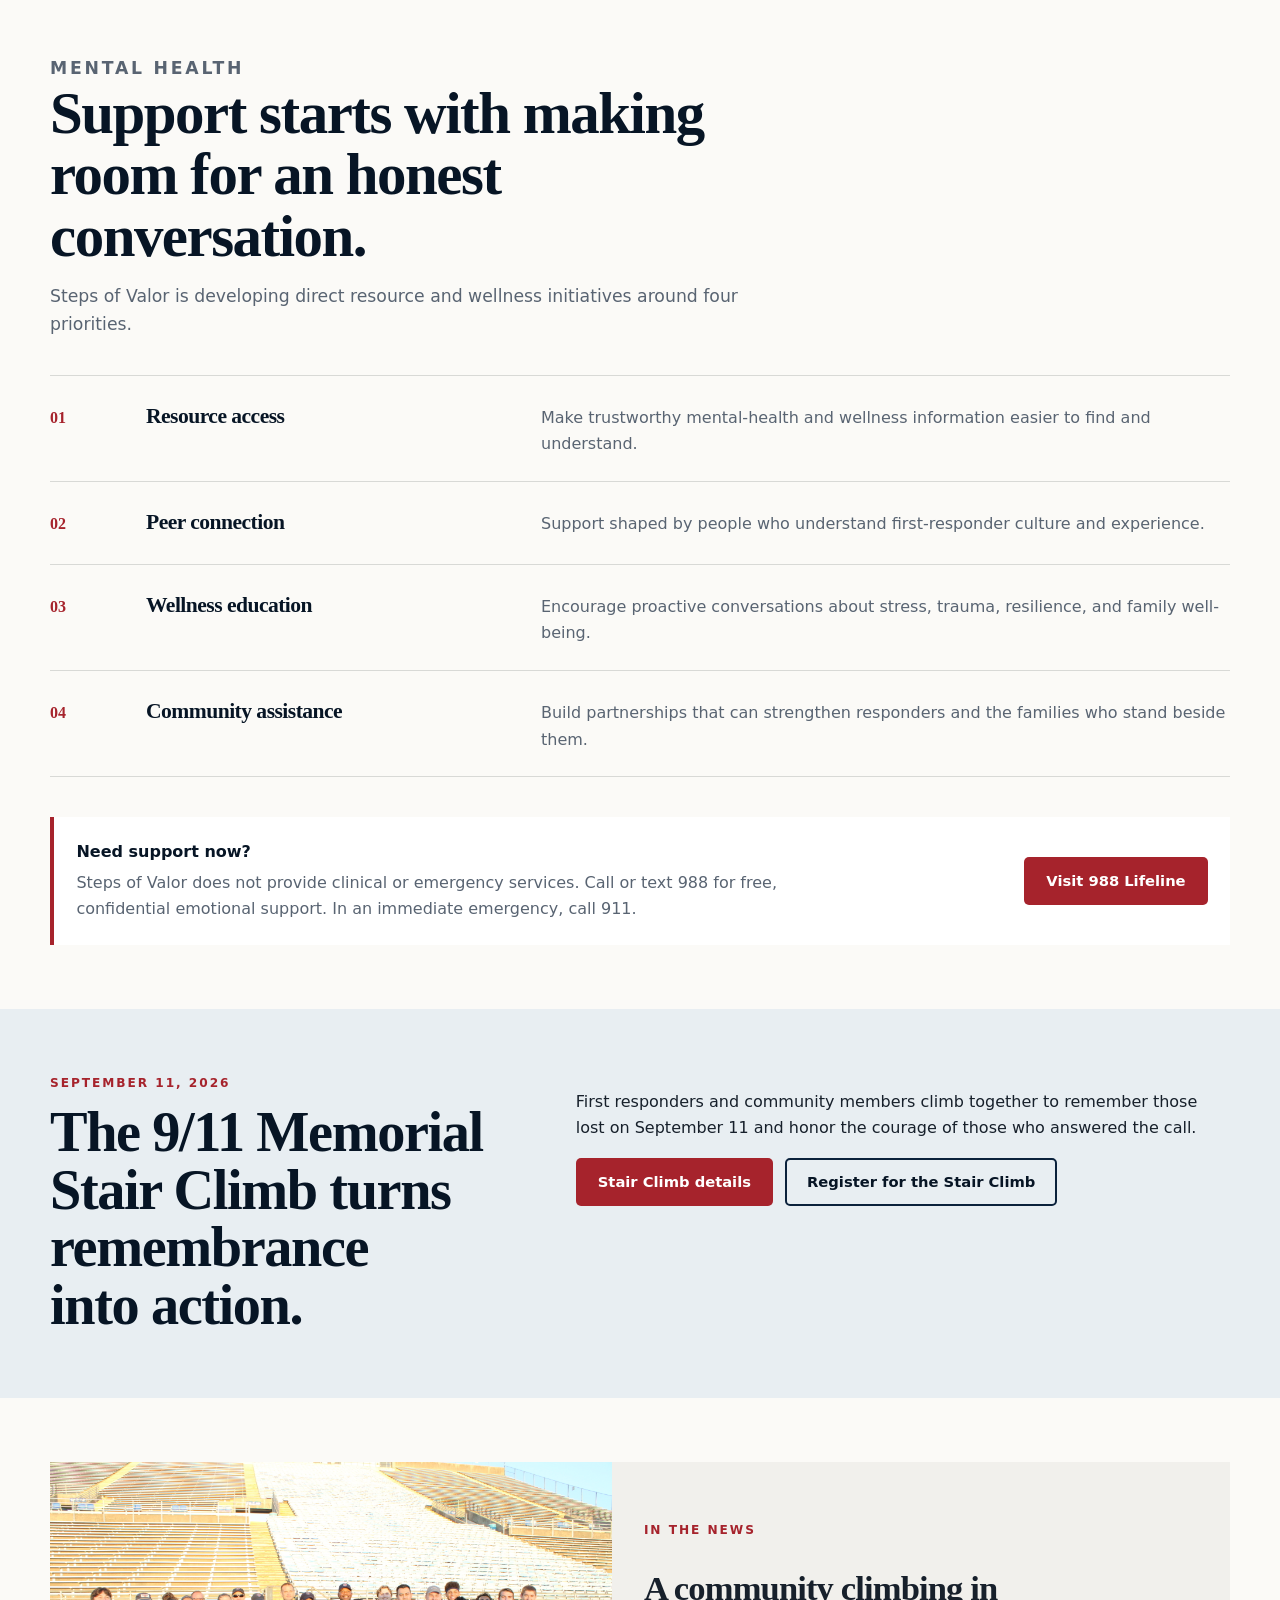
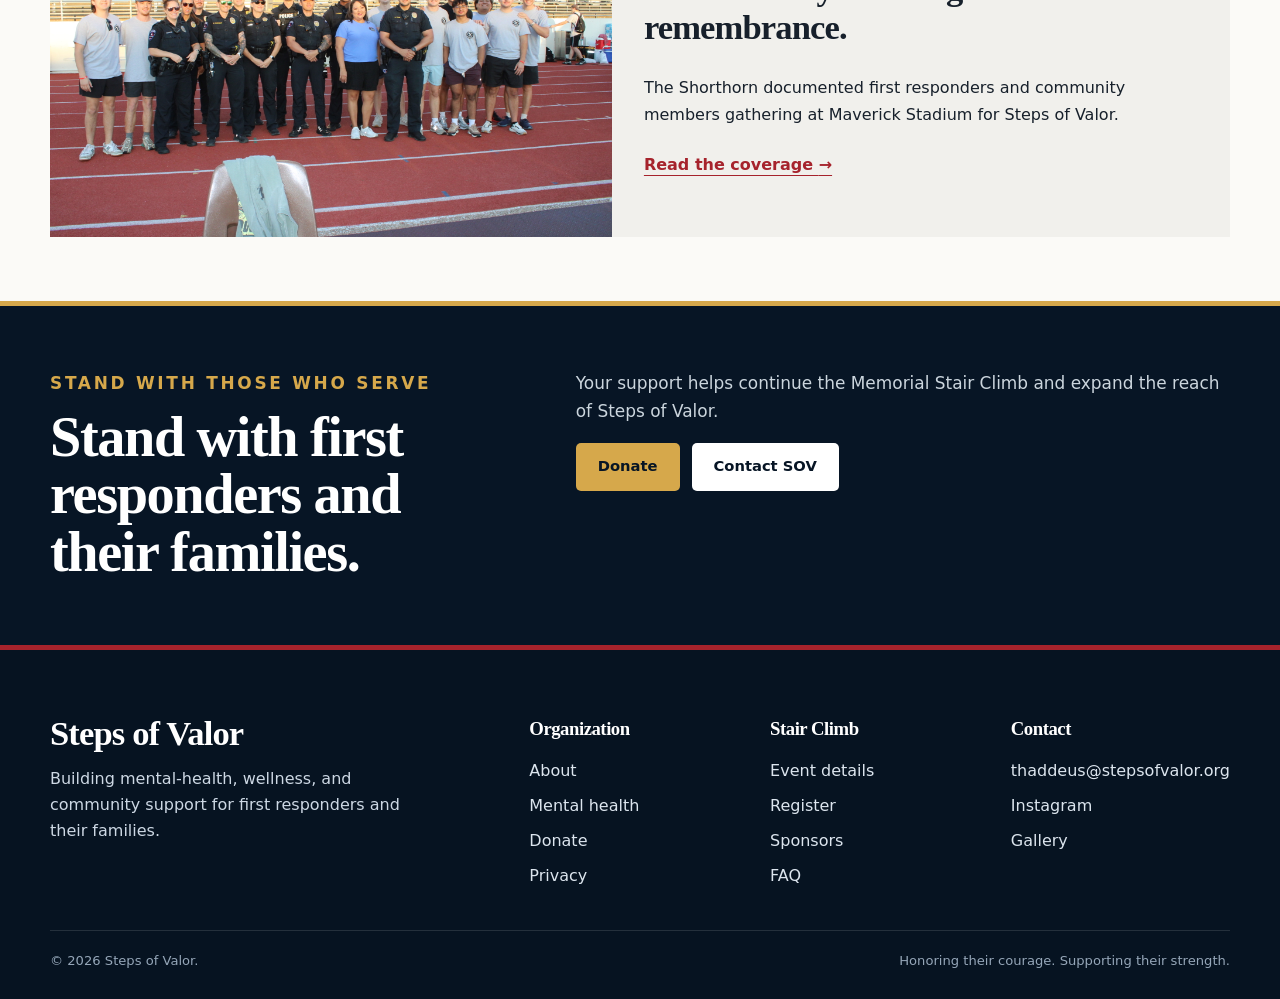
==== commit 8a20e279: "Polish public copy and clarify stair climb registration" ====
--- a/about.html
+++ b/about.html
@@ -37,29 +37,29 @@
         <div class="about-statement">
           <p class="eyebrow">Our mission</p>
           <h2>Honor the service. Strengthen the person behind it.</h2>
-          <p>Steps of Valor is working to connect firefighters, law-enforcement officers, EMS professionals, dispatchers, emergency responders, and their families with support that reflects the realities of their work.</p>
-          <p>Through advocacy, education, future wellness programming, and community support, we intend to help first responders navigate the challenges of service and know that seeking help is a sign of strength.</p>
+          <p>Our mission is to connect firefighters, law-enforcement officers, EMS professionals, dispatchers, emergency responders, and their families with support that reflects the realities of their work.</p>
+          <p>Through advocacy, education, wellness, and community support, we help make room for honest conversations and reinforce that seeking help is a sign of strength.</p>
         </div>
       </div>
     </section>
 
     <section class="section" id="mental-health">
       <div class="container">
-        <div class="section-header"><p class="eyebrow">Mental health</p><h2>Support starts with making room for an honest conversation.</h2><p>Our planned work is organized around four areas. These initiatives are in development and are not yet active clinical or emergency services.</p></div>
+        <div class="section-header"><p class="eyebrow">Mental health</p><h2>Support starts with making room for an honest conversation.</h2><p>Steps of Valor is developing direct resource and wellness initiatives around four priorities.</p></div>
         <div class="planned-list">
           <div><span aria-hidden="true">01</span><h3>Resource access</h3><p>Make trustworthy mental-health and wellness information easier to find and understand.</p></div>
-          <div><span aria-hidden="true">02</span><h3>Peer connection</h3><p>Explore support shaped by people who understand first-responder culture and experience.</p></div>
+          <div><span aria-hidden="true">02</span><h3>Peer connection</h3><p>Support shaped by people who understand first-responder culture and experience.</p></div>
           <div><span aria-hidden="true">03</span><h3>Wellness education</h3><p>Encourage proactive conversations about stress, trauma, resilience, and family well-being.</p></div>
           <div><span aria-hidden="true">04</span><h3>Community assistance</h3><p>Build partnerships that can strengthen responders and the families who stand beside them.</p></div>
         </div>
-        <div class="resource-strip"><div><strong>Need support now?</strong><p>Steps of Valor is not a clinical or emergency service. Call or text 988 for free, confidential emotional support. In an immediate emergency, call 911.</p></div><a class="btn btn-primary" href="https://988lifeline.org/" target="_blank" rel="noopener">Visit 988 Lifeline</a></div>
+        <div class="resource-strip"><div><strong>Need support now?</strong><p>Steps of Valor does not provide clinical or emergency services. Call or text 988 for free, confidential emotional support. In an immediate emergency, call 911.</p></div><a class="btn btn-primary" href="https://988lifeline.org/" target="_blank" rel="noopener">Visit 988 Lifeline</a></div>
       </div>
     </section>
 
     <section class="section section-blue">
       <div class="container program-intro">
-        <div><p class="eyebrow">Our current public program</p><h2>The 9/11 Memorial Stair Climb turns remembrance into action.</h2></div>
-        <div><p>The climb gives first responders and community members a place to remember those lost on September 11, recognize the weight of service, and stand together. It is one expression of the Steps of Valor mission—not the whole organization.</p><div class="button-row"><a class="btn btn-primary" href="event.html">Stair Climb details</a><a class="btn btn-outline" href="register.html">Register</a></div></div>
+        <div><p class="eyebrow">September 11, 2026</p><h2>The 9/11 Memorial Stair Climb turns remembrance into action.</h2></div>
+        <div><p>First responders and community members climb together to remember those lost on September 11 and honor the courage of those who answered the call.</p><div class="button-row"><a class="btn btn-primary" href="event.html">Stair Climb details</a><a class="btn btn-outline" href="register.html">Register for the Stair Climb</a></div></div>
       </div>
     </section>
 
@@ -70,7 +70,7 @@
       </div>
     </section>
 
-    <section class="section closing-section"><div class="container closing-grid"><div><p class="eyebrow">Help build what comes next</p><h2>Stand with first responders and their families.</h2></div><div><p>Your support helps Steps of Valor develop its mission and continue the memorial stair climb.</p><div class="button-row"><a class="btn btn-secondary" data-link="donation" href="https://spot.fund/msc16lbsc">Donate</a><a class="btn btn-light" href="contact.html">Contact SOV</a></div></div></div></section>
+    <section class="section closing-section"><div class="container closing-grid"><div><p class="eyebrow">Stand with those who serve</p><h2>Stand with first responders and their families.</h2></div><div><p>Your support helps continue the Memorial Stair Climb and expand the reach of Steps of Valor.</p><div class="button-row"><a class="btn btn-secondary" data-link="donation" href="https://spot.fund/msc16lbsc">Donate</a><a class="btn btn-light" href="contact.html">Contact SOV</a></div></div></div></section>
   </main>
 
   <footer class="site-footer"><div class="container footer-grid"><div><h2>Steps of Valor</h2><p>Building mental-health, wellness, and community support for first responders and their families.</p></div><div><h3>Organization</h3><div class="footer-links"><a href="about.html">About</a><a href="about.html#mental-health">Mental health</a><a href="donate.html">Donate</a><a href="privacy.html">Privacy</a></div></div><div><h3>Stair Climb</h3><div class="footer-links"><a href="event.html">Event details</a><a href="register.html">Register</a><a href="sponsors.html">Sponsors</a><a href="faq.html">FAQ</a></div></div><div><h3>Contact</h3><div class="footer-links"><a data-email="contact" href="mailto:thaddeus@stepsofvalor.org">thaddeus@stepsofvalor.org</a><a data-link="instagram" href="https://www.instagram.com/stepsofvalor/">Instagram</a><a href="gallery.html">Gallery</a></div></div></div><div class="container footer-bottom"><span>&copy; <span data-current-year></span> Steps of Valor.</span><span>Honoring their courage. Supporting their strength.</span></div></footer>
